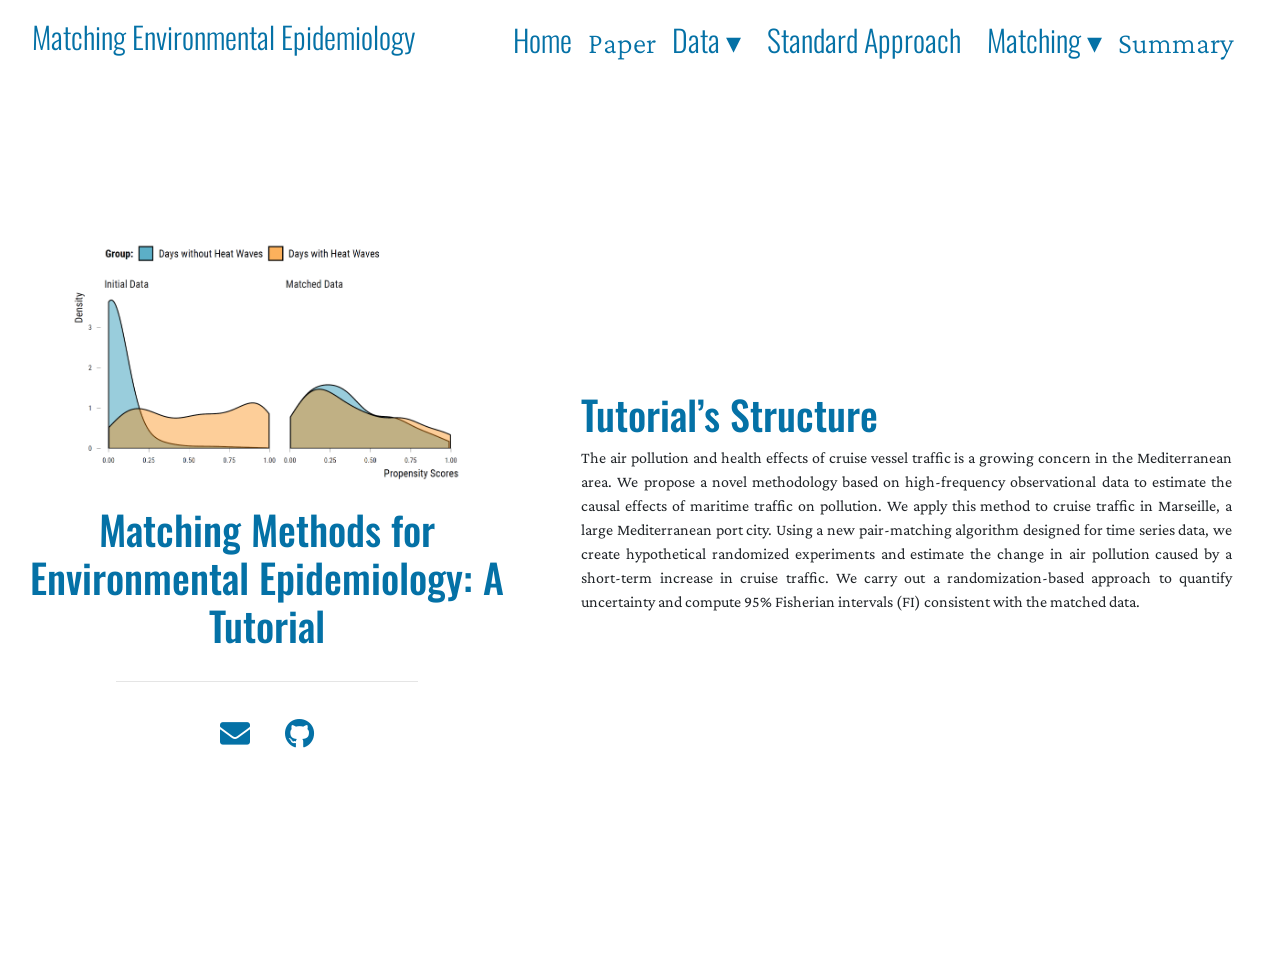
==== website_documents/index.html @ c6c0d720 "start building tutorial website" ====
<!doctype html>
<html lang="en">
  <head>
    <!-- Required meta tags -->
    <meta charset="utf-8">
    <meta name="viewport" content="width=device-width, initial-scale=1, shrink-to-fit=no">

    <!-- Bootstrap CSS -->
    <link rel="stylesheet" href="https://stackpath.bootstrapcdn.com/bootstrap/4.5.0/css/bootstrap.min.css">

    <link href="https://fonts.googleapis.com/css2?family=Roboto+Slab&display=swap" rel="stylesheet">
    <style type="text/css">body {font-family: 'Roboto Slab', serif;}</style>

    <title>Matching Methods for Environmental Epidemiology: A Tutorial</title>

    
          <!--radix_placeholder_navigation_in_header-->
          <meta name="distill:offset" content=""/>

          <script type="application/javascript">

            window.headroom_prevent_pin = false;

            window.document.addEventListener("DOMContentLoaded", function (event) {

              // initialize headroom for banner
              var header = $('header').get(0);
              var headerHeight = header.offsetHeight;
              var headroom = new Headroom(header, {
                tolerance: 5,
                onPin : function() {
                  if (window.headroom_prevent_pin) {
                    window.headroom_prevent_pin = false;
                    headroom.unpin();
                  }
                }
              });
              headroom.init();
              if(window.location.hash)
                headroom.unpin();
              $(header).addClass('headroom--transition');

              // offset scroll location for banner on hash change
              // (see: https://github.com/WickyNilliams/headroom.js/issues/38)
              window.addEventListener("hashchange", function(event) {
                window.scrollTo(0, window.pageYOffset - (headerHeight + 25));
              });

              // responsive menu
              $('.distill-site-header').each(function(i, val) {
                var topnav = $(this);
                var toggle = topnav.find('.nav-toggle');
                toggle.on('click', function() {
                  topnav.toggleClass('responsive');
                });
              });

              // nav dropdowns
              $('.nav-dropbtn').click(function(e) {
                $(this).next('.nav-dropdown-content').toggleClass('nav-dropdown-active');
                $(this).parent().siblings('.nav-dropdown')
                   .children('.nav-dropdown-content').removeClass('nav-dropdown-active');
              });
              $("body").click(function(e){
                $('.nav-dropdown-content').removeClass('nav-dropdown-active');
              });
              $(".nav-dropdown").click(function(e){
                e.stopPropagation();
              });
            });
          </script>

          <style type="text/css">

          /* Theme (user-documented overrideables for nav appearance) */

          .distill-site-nav {
            color: rgba(255, 255, 255, 0.8);
            background-color: #0F2E3D;
            font-size: 15px;
            font-weight: 300;
          }

          .distill-site-nav a {
            color: inherit;
            text-decoration: none;
          }

          .distill-site-nav a:hover {
            color: white;
          }

          @media print {
            .distill-site-nav {
              display: none;
            }
          }

          .distill-site-header {

          }

          .distill-site-footer {

          }


          /* Site Header */

          .distill-site-header {
            width: 100%;
            box-sizing: border-box;
            z-index: 3;
          }

          .distill-site-header .nav-left {
            display: inline-block;
            margin-left: 8px;
          }

          @media screen and (max-width: 768px) {
            .distill-site-header .nav-left {
              margin-left: 0;
            }
          }


          .distill-site-header .nav-right {
            float: right;
            margin-right: 8px;
          }

          .distill-site-header a,
          .distill-site-header .title {
            display: inline-block;
            text-align: center;
            padding: 14px 10px 14px 10px;
          }

          .distill-site-header .title {
            font-size: 18px;
            min-width: 150px;
          }

          .distill-site-header .logo {
            padding: 0;
          }

          .distill-site-header .logo img {
            display: none;
            max-height: 20px;
            width: auto;
            margin-bottom: -4px;
          }

          .distill-site-header .nav-image img {
            max-height: 18px;
            width: auto;
            display: inline-block;
            margin-bottom: -3px;
          }



          @media screen and (min-width: 1000px) {
            .distill-site-header .logo img {
              display: inline-block;
            }
            .distill-site-header .nav-left {
              margin-left: 20px;
            }
            .distill-site-header .nav-right {
              margin-right: 20px;
            }
            .distill-site-header .title {
              padding-left: 12px;
            }
          }


          .distill-site-header .nav-toggle {
            display: none;
          }

          .nav-dropdown {
            display: inline-block;
            position: relative;
          }

          .nav-dropdown .nav-dropbtn {
            border: none;
            outline: none;
            color: rgba(255, 255, 255, 0.8);
            padding: 16px 10px;
            background-color: transparent;
            font-family: inherit;
            font-size: inherit;
            font-weight: inherit;
            margin: 0;
            margin-top: 1px;
            z-index: 2;
          }

          .nav-dropdown-content {
            display: none;
            position: absolute;
            background-color: white;
            min-width: 200px;
            border: 1px solid rgba(0,0,0,0.15);
            border-radius: 4px;
            box-shadow: 0px 8px 16px 0px rgba(0,0,0,0.1);
            z-index: 1;
            margin-top: 2px;
            white-space: nowrap;
            padding-top: 4px;
            padding-bottom: 4px;
          }

          .nav-dropdown-content hr {
            margin-top: 4px;
            margin-bottom: 4px;
            border: none;
            border-bottom: 1px solid rgba(0, 0, 0, 0.1);
          }

          .nav-dropdown-active {
            display: block;
          }

          .nav-dropdown-content a, .nav-dropdown-content .nav-dropdown-header {
            color: black;
            padding: 6px 24px;
            text-decoration: none;
            display: block;
            text-align: left;
          }

          .nav-dropdown-content .nav-dropdown-header {
            display: block;
            padding: 5px 24px;
            padding-bottom: 0;
            text-transform: uppercase;
            font-size: 14px;
            color: #999999;
            white-space: nowrap;
          }

          .nav-dropdown:hover .nav-dropbtn {
            color: white;
          }

          .nav-dropdown-content a:hover {
            background-color: #ddd;
            color: black;
          }

          .nav-right .nav-dropdown-content {
            margin-left: -45%;
            right: 0;
          }

          @media screen and (max-width: 768px) {
            .distill-site-header a, .distill-site-header .nav-dropdown  {display: none;}
            .distill-site-header a.nav-toggle {
              float: right;
              display: block;
            }
            .distill-site-header .title {
              margin-left: 0;
            }
            .distill-site-header .nav-right {
              margin-right: 0;
            }
            .distill-site-header {
              overflow: hidden;
            }
            .nav-right .nav-dropdown-content {
              margin-left: 0;
            }
          }


          @media screen and (max-width: 768px) {
            .distill-site-header.responsive {position: relative; min-height: 500px; }
            .distill-site-header.responsive a.nav-toggle {
              position: absolute;
              right: 0;
              top: 0;
            }
            .distill-site-header.responsive a,
            .distill-site-header.responsive .nav-dropdown {
              display: block;
              text-align: left;
            }
            .distill-site-header.responsive .nav-left,
            .distill-site-header.responsive .nav-right {
              width: 100%;
            }
            .distill-site-header.responsive .nav-dropdown {float: none;}
            .distill-site-header.responsive .nav-dropdown-content {position: relative;}
            .distill-site-header.responsive .nav-dropdown .nav-dropbtn {
              display: block;
              width: 100%;
              text-align: left;
            }
          }

          /* Site Footer */

          .distill-site-footer {
            width: 100%;
            overflow: hidden;
            box-sizing: border-box;
            z-index: 3;
            margin-top: 30px;
            padding-top: 30px;
            padding-bottom: 30px;
            text-align: center;
          }

          /* Headroom */

          d-title {
            padding-top: 6rem;
          }

          @media print {
            d-title {
              padding-top: 4rem;
            }
          }

          .headroom {
            z-index: 1000;
            position: fixed;
            top: 0;
            left: 0;
            right: 0;
          }

          .headroom--transition {
            transition: all .4s ease-in-out;
          }

          .headroom--unpinned {
            top: -100px;
          }

          .headroom--pinned {
            top: 0;
          }

          /* adjust viewport for navbar height */
          /* helps vertically center bootstrap (non-distill) content */
          .min-vh-100 {
            min-height: calc(100vh - 100px) !important;
          }

          </style>

          <script src="site_libs/jquery-3.6.0/jquery-3.6.0.min.js"></script>
          <link href="site_libs/font-awesome-5.1.0/css/all.css" rel="stylesheet"/>
          <link href="site_libs/font-awesome-5.1.0/css/v4-shims.css" rel="stylesheet"/>
          <script src="site_libs/headroom-0.9.4/headroom.min.js"></script>
          <script src="site_libs/autocomplete-0.37.1/autocomplete.min.js"></script>
          <script src="site_libs/fuse-6.4.1/fuse.min.js"></script>

          <script type="application/javascript">

          function getMeta(metaName) {
            var metas = document.getElementsByTagName('meta');
            for (let i = 0; i < metas.length; i++) {
              if (metas[i].getAttribute('name') === metaName) {
                return metas[i].getAttribute('content');
              }
            }
            return '';
          }

          function offsetURL(url) {
            var offset = getMeta('distill:offset');
            return offset ? offset + '/' + url : url;
          }

          function createFuseIndex() {

            // create fuse index
            var options = {
              keys: [
                { name: 'title', weight: 20 },
                { name: 'categories', weight: 15 },
                { name: 'description', weight: 10 },
                { name: 'contents', weight: 5 },
              ],
              ignoreLocation: true,
              threshold: 0
            };
            var fuse = new window.Fuse([], options);

            // fetch the main search.json
            return fetch(offsetURL('search.json'))
              .then(function(response) {
                if (response.status == 200) {
                  return response.json().then(function(json) {
                    // index main articles
                    json.articles.forEach(function(article) {
                      fuse.add(article);
                    });
                    // download collections and index their articles
                    return Promise.all(json.collections.map(function(collection) {
                      return fetch(offsetURL(collection)).then(function(response) {
                        if (response.status === 200) {
                          return response.json().then(function(articles) {
                            articles.forEach(function(article) {
                              fuse.add(article);
                            });
                          })
                        } else {
                          return Promise.reject(
                            new Error('Unexpected status from search index request: ' +
                                      response.status)
                          );
                        }
                      });
                    })).then(function() {
                      return fuse;
                    });
                  });

                } else {
                  return Promise.reject(
                    new Error('Unexpected status from search index request: ' +
                                response.status)
                  );
                }
              });
          }

          window.document.addEventListener("DOMContentLoaded", function (event) {

            // get search element (bail if we don't have one)
            var searchEl = window.document.getElementById('distill-search');
            if (!searchEl)
              return;

            createFuseIndex()
              .then(function(fuse) {

                // make search box visible
                searchEl.classList.remove('hidden');

                // initialize autocomplete
                var options = {
                  autoselect: true,
                  hint: false,
                  minLength: 2,
                };
                window.autocomplete(searchEl, options, [{
                  source: function(query, callback) {
                    const searchOptions = {
                      isCaseSensitive: false,
                      shouldSort: true,
                      minMatchCharLength: 2,
                      limit: 10,
                    };
                    var results = fuse.search(query, searchOptions);
                    callback(results
                      .map(function(result) { return result.item; })
                    );
                  },
                  templates: {
                    suggestion: function(suggestion) {
                      var img = suggestion.preview && Object.keys(suggestion.preview).length > 0
                        ? `<img src="${offsetURL(suggestion.preview)}"</img>`
                        : '';
                      var html = `
                        <div class="search-item">
                          <h3>${suggestion.title}</h3>
                          <div class="search-item-description">
                            ${suggestion.description || ''}
                          </div>
                          <div class="search-item-preview">
                            ${img}
                          </div>
                        </div>
                      `;
                      return html;
                    }
                  }
                }]).on('autocomplete:selected', function(event, suggestion) {
                  window.location.href = offsetURL(suggestion.path);
                });
                // remove inline display style on autocompleter (we want to
                // manage responsive display via css)
                $('.algolia-autocomplete').css("display", "");
              })
              .catch(function(error) {
                console.log(error);
              });

          });

          </script>

          <style type="text/css">

          .nav-search {
            font-size: x-small;
          }

          /* Algolioa Autocomplete */

          .algolia-autocomplete {
            display: inline-block;
            margin-left: 10px;
            vertical-align: sub;
            background-color: white;
            color: black;
            padding: 6px;
            padding-top: 8px;
            padding-bottom: 0;
            border-radius: 6px;
            border: 1px #0F2E3D solid;
            width: 180px;
          }


          @media screen and (max-width: 768px) {
            .distill-site-nav .algolia-autocomplete {
              display: none;
              visibility: hidden;
            }
            .distill-site-nav.responsive .algolia-autocomplete {
              display: inline-block;
              visibility: visible;
            }
            .distill-site-nav.responsive .algolia-autocomplete .aa-dropdown-menu {
              margin-left: 0;
              width: 400px;
              max-height: 400px;
            }
          }

          .algolia-autocomplete .aa-input, .algolia-autocomplete .aa-hint {
            width: 90%;
            outline: none;
            border: none;
          }

          .algolia-autocomplete .aa-hint {
            color: #999;
          }
          .algolia-autocomplete .aa-dropdown-menu {
            width: 550px;
            max-height: 70vh;
            overflow-x: visible;
            overflow-y: scroll;
            padding: 5px;
            margin-top: 3px;
            margin-left: -150px;
            background-color: #fff;
            border-radius: 5px;
            border: 1px solid #999;
            border-top: none;
          }

          .algolia-autocomplete .aa-dropdown-menu .aa-suggestion {
            cursor: pointer;
            padding: 5px 4px;
            border-bottom: 1px solid #eee;
          }

          .algolia-autocomplete .aa-dropdown-menu .aa-suggestion:last-of-type {
            border-bottom: none;
            margin-bottom: 2px;
          }

          .algolia-autocomplete .aa-dropdown-menu .aa-suggestion .search-item {
            overflow: hidden;
            font-size: 0.8em;
            line-height: 1.4em;
          }

          .algolia-autocomplete .aa-dropdown-menu .aa-suggestion .search-item h3 {
            font-size: 1rem;
            margin-block-start: 0;
            margin-block-end: 5px;
          }

          .algolia-autocomplete .aa-dropdown-menu .aa-suggestion .search-item-description {
            display: inline-block;
            overflow: hidden;
            height: 2.8em;
            width: 80%;
            margin-right: 4%;
          }

          .algolia-autocomplete .aa-dropdown-menu .aa-suggestion .search-item-preview {
            display: inline-block;
            width: 15%;
          }

          .algolia-autocomplete .aa-dropdown-menu .aa-suggestion .search-item-preview img {
            height: 3em;
            width: auto;
            display: none;
          }

          .algolia-autocomplete .aa-dropdown-menu .aa-suggestion .search-item-preview img[src] {
            display: initial;
          }

          .algolia-autocomplete .aa-dropdown-menu .aa-suggestion.aa-cursor {
            background-color: #eee;
          }
          .algolia-autocomplete .aa-dropdown-menu .aa-suggestion em {
            font-weight: bold;
            font-style: normal;
          }

          </style>


          <!--/radix_placeholder_navigation_in_header-->
          <!--radix_placeholder_site_in_header-->
          <!--/radix_placeholder_site_in_header-->
          
          <style type="text/css">
          body {
            padding-top: 60px;
          }
          </style>
          <style type="text/css">
          /* base variables */

          /* Edit the CSS properties in this file to create a custom
             Distill theme. Only edit values in the right column
             for each row; values shown are the CSS defaults.
             To return any property to the default,
             you may set its value to: unset
             All rows must end with a semi-colon.                      */

          /* Optional: embed custom fonts here with `@import`          */
          /* This must remain at the top of this file.                 */



          html {
            /*-- Main font sizes --*/
            --title-size:      50px;
            --body-size:       1.06rem;
            --code-size:       14px;
            --aside-size:      12px;
            --fig-cap-size:    13px;
            /*-- Main font colors --*/
            --title-color:     #000000;
            --header-color:    rgba(0, 0, 0, 0.8);
            --body-color:      rgba(0, 0, 0, 0.8);
            --aside-color:     rgba(0, 0, 0, 0.6);
            --fig-cap-color:   rgba(0, 0, 0, 0.6);
            /*-- Specify custom fonts ~~~ must be imported above   --*/
            --heading-font:    sans-serif;
            --mono-font:       monospace;
            --body-font:       sans-serif;
            --navbar-font:     sans-serif;  /* websites + blogs only */
          }

          /*-- ARTICLE METADATA --*/
          d-byline {
            --heading-size:    0.6rem;
            --heading-color:   rgba(0, 0, 0, 0.5);
            --body-size:       0.8rem;
            --body-color:      rgba(0, 0, 0, 0.8);
          }

          /*-- ARTICLE TABLE OF CONTENTS --*/
          .d-contents {
            --heading-size:    18px;
            --contents-size:   13px;
          }

          /*-- ARTICLE APPENDIX --*/
          d-appendix {
            --heading-size:    15px;
            --heading-color:   rgba(0, 0, 0, 0.65);
            --text-size:       0.8em;
            --text-color:      rgba(0, 0, 0, 0.5);
          }

          /*-- WEBSITE HEADER + FOOTER --*/
          /* These properties only apply to Distill sites and blogs  */

          .distill-site-header {
            --title-size:       18px;
            --text-color:       rgba(255, 255, 255, 0.8);
            --text-size:        15px;
            --hover-color:      white;
            --bkgd-color:       #0F2E3D;
          }

          .distill-site-footer {
            --text-color:       rgba(255, 255, 255, 0.8);
            --text-size:        15px;
            --hover-color:      white;
            --bkgd-color:       #0F2E3D;
          }

          /*-- Additional custom styles --*/
          /* Add any additional CSS rules below                      */
          </style>
          <style type="text/css">
          /* base variables */

          /* Edit the CSS properties in this file to create a custom
             Distill theme. Only edit values in the right column
             for each row; values shown are the CSS defaults.
             To return any property to the default,
             you may set its value to: unset
             All rows must end with a semi-colon.                      */

          /* Optional: embed custom fonts here with `@import`          */
          /* This must remain at the top of this file.                 */

          /* Optional: embed custom fonts here with `@import`          */
          /* This must remain at the top of this file.                 */
          @import url('https://fonts.googleapis.com/css2?family=Roboto+Condensed');
          @import url('https://fonts.googleapis.com/css2?family=Roboto');
          @import url('https://fonts.googleapis.com/css2?family=Fira+Sans');
          @import url('https://fonts.googleapis.com/css2?family=Oswald');
          @import url('https://fonts.googleapis.com/css2?family=Crimson+Pro');


          html {
            /*-- Main font sizes --*/
            --title-size:      50px;
            --body-size:       20px;
            --code-size:       14px;
            --aside-size:      12px;
            --fig-cap-size:    13px;
            /*-- Main font colors --*/
            --title-color:     #0471a6;
            --header-color:    #0471a6;
            --body-color:      rgba(0, 0, 0, 0.8);
            --aside-color:     #0471a6;
            --fig-cap-color:   #0471a6;
            /*-- Specify custom fonts ~~~ must be imported above   --*/
            --heading-font:    'Oswald', sans-serif;
            --mono-font:       'Fira Sans', monospace;
            --body-font:       'Crimson Pro', serif;
            --navbar-font:     'Oswald', sans-serif;  /* websites + blogs only */
          }

          /*-- ARTICLE METADATA --*/
          d-byline {
            --heading-size:    0.6rem;
            --heading-color:   rgba(0, 0, 0, 0.5);
            --body-size:       0.8rem;
            --body-color:      rgba(0, 0, 0, 0.8);
          }

          /*-- ARTICLE TABLE OF CONTENTS --*/
          .d-contents {
            --heading-size:    18px;
            --contents-size:   13px;
          }

          /*-- ARTICLE APPENDIX --*/
          d-appendix {
            --heading-size:    15px;
            --heading-color:   rgba(0, 0, 0, 0.65);
            --text-size:       0.8em;
            --text-color:      rgba(0, 0, 0, 0.5);
          }

          /*-- WEBSITE HEADER + FOOTER --*/
          /* These properties only apply to Distill sites and blogs  */

          .distill-site-header {
            --title-size:       30px;
            --text-color:       #0471a6;
            --text-size:        30px;
            --hover-color:      #f4a261;
            --bkgd-color:       #FFFFFF;
            --font-weight:      700;

          }

          .distill-site-footer {
            --text-color:       rgba(255, 255, 255, 0.8);
            --text-size:        15px;
            --hover-color:      white;
            --bkgd-color:       #FFFFFF;
          }

          /*-- Additional custom styles --*/
          /* Add any additional CSS rules below                      */

          a:link {
            color: #0471a6;
          }

          /* mouse over link */
          a:hover {
            color: #f4a261;
          }


          a:visited {
            color: #0471a6;
          }


          /* Buttons on home page */

          .btn-outline-dark {
              background-color: #fff;
              font-size: 30px;
              color: #0471a6;
              border: 0px;
          }

          .btn-outline-dark:hover {
              background-color: #f4a261;
          }


          aside {
              float: right;
              color: blue;
          }
          </style>
          <style type="text/css">
          /* base style */

          /* FONT FAMILIES */

          :root {
            --heading-default: -apple-system, BlinkMacSystemFont, "Segoe UI", Roboto, Oxygen, Ubuntu, Cantarell, "Fira Sans", "Droid Sans", "Helvetica Neue", Arial, sans-serif;
            --mono-default: Consolas, Monaco, 'Andale Mono', 'Ubuntu Mono', monospace;
            --body-default: -apple-system, BlinkMacSystemFont, "Segoe UI", Roboto, Oxygen, Ubuntu, Cantarell, "Fira Sans", "Droid Sans", "Helvetica Neue", Arial, sans-serif;
          }

          body,
          .posts-list .post-preview p,
          .posts-list .description p {
            font-family: var(--body-font), var(--body-default);
          }

          h1, h2, h3, h4, h5, h6,
          .posts-list .post-preview h2,
          .posts-list .description h2 {
            font-family: var(--heading-font), var(--heading-default);
          }

          d-article div.sourceCode code,
          d-article pre code {
            font-family: var(--mono-font), var(--mono-default);
          }


          /*-- TITLE --*/
          d-title h1,
          .posts-list > h1 {
            color: var(--title-color, black);
          }

          d-title h1 {
            font-size: var(--title-size, 50px);
          }

          /*-- HEADERS --*/
          d-article h1,
          d-article h2,
          d-article h3,
          d-article h4,
          d-article h5,
          d-article h6 {
            color: var(--header-color, rgba(0, 0, 0, 0.8));
          }

          /*-- BODY --*/
          d-article > p,  /* only text inside of <p> tags */
          d-article > ul, /* lists */
          d-article > ol {
            color: var(--body-color, rgba(0, 0, 0, 0.8));
            font-size: var(--body-size, 1.06rem);
          }


          /*-- CODE --*/
          d-article div.sourceCode code,
          d-article pre code {
            font-size: var(--code-size, 14px);
          }

          /*-- ASIDE --*/
          d-article aside {
            font-size: var(--aside-size, 12px);
            color: var(--aside-color, rgba(0, 0, 0, 0.6));
          }

          /*-- FIGURE CAPTIONS --*/
          figure .caption,
          figure figcaption,
          .figure .caption {
            font-size: var(--fig-cap-size, 13px);
            color: var(--fig-cap-color, rgba(0, 0, 0, 0.6));
          }

          /*-- METADATA --*/
          d-byline h3 {
            font-size: var(--heading-size, 0.6rem);
            color: var(--heading-color, rgba(0, 0, 0, 0.5));
          }

          d-byline {
            font-size: var(--body-size, 0.8rem);
            color: var(--body-color, rgba(0, 0, 0, 0.8));
          }

          d-byline a,
          d-article d-byline a {
            color: var(--body-color, rgba(0, 0, 0, 0.8));
          }

          /*-- TABLE OF CONTENTS --*/
          .d-contents nav h3 {
            font-size: var(--heading-size, 18px);
          }

          .d-contents nav a {
            font-size: var(--contents-size, 13px);
          }

          /*-- APPENDIX --*/
          d-appendix h3 {
            font-size: var(--heading-size, 15px);
            color: var(--heading-color, rgba(0, 0, 0, 0.65));
          }

          d-appendix {
            font-size: var(--text-size, 0.8em);
            color: var(--text-color, rgba(0, 0, 0, 0.5));
          }

          d-appendix d-footnote-list a.footnote-backlink {
            color: var(--text-color, rgba(0, 0, 0, 0.5));
          }

          /*-- WEBSITE HEADER + FOOTER --*/
          .distill-site-header .title {
            font-size: var(--title-size, 18px);
            font-family: var(--navbar-font), var(--heading-default);
          }

          .distill-site-header a,
          .nav-dropdown .nav-dropbtn {
            font-family: var(--navbar-font), var(--heading-default);
          }

          .nav-dropdown .nav-dropbtn {
            color: var(--text-color, rgba(255, 255, 255, 0.8));
            font-size: var(--text-size, 15px);
          }

          .distill-site-header a:hover,
          .nav-dropdown:hover .nav-dropbtn {
            color: var(--hover-color, white);
          }

          .distill-site-header {
            font-size: var(--text-size, 15px);
            color: var(--text-color, rgba(255, 255, 255, 0.8));
            background-color: var(--bkgd-color, #0F2E3D);
          }

          .distill-site-footer {
            font-size: var(--text-size, 15px);
            color: var(--text-color, rgba(255, 255, 255, 0.8));
            background-color: var(--bkgd-color, #0F2E3D);
          }

          .distill-site-footer a:hover {
            color: var(--hover-color, white);
          }</style>
          <script src="C:\Users\leoza\OneDrive\Documents\R\win-library\4.1\rmarkdown\rmd\h\pandoc\header-attrs.js"></script>
    
    
  </head>
  <body>

          <!--radix_placeholder_navigation_before_body-->
          <header class="header header--fixed" role="banner">
          <nav class="distill-site-nav distill-site-header">
          <div class="nav-left">
          <a href="index.html" class="title">Matching Environmental Epidemiology</a>
          </div>
          <div class="nav-right">
          <a href="index.html">Home</a>
          <span class="nav-dropdown-header">Paper</span>
          <div class="nav-dropdown">
          <button class="nav-dropbtn">
          Data
           
          <span class="down-arrow">&#x25BE;</span>
          </button>
          <div class="nav-dropdown-content">
          <span class="nav-dropdown-header">Sources</span>
          <span class="nav-dropdown-header">Codebook</span>
          <a href="eda_covariates_balance.html">EDA</a>
          </div>
          </div>
          <a href="outcome_regression_analysis.html">Standard Approach</a>
          <div class="nav-dropdown">
          <button class="nav-dropbtn">
          Matching
           
          <span class="down-arrow">&#x25BE;</span>
          </button>
          <div class="nav-dropdown-content">
          <span class="nav-dropdown-header">Propensity Score Matching</span>
          <a href="propensity_score_matching.html"></a>
          <span class="nav-dropdown-header">Coarsened Exact Matching</span>
          <a href="coarsened_exact_matching.html"></a>
          <span class="nav-dropdown-header">Constrained Pair Matching</span>
          <a href="constrained_pair_matching.html"></a>
          </div>
          </div>
          <span class="nav-dropdown-header">Summary</span>
          <a href="summary_results.html"></a>
          <a href="javascript:void(0);" class="nav-toggle">&#9776;</a>
          </div>
          </nav>
          </header>
          <!--/radix_placeholder_navigation_before_body-->
          <!--radix_placeholder_site_before_body-->
          <!--/radix_placeholder_site_before_body-->
    
    <div class="container-fluid d-none d-lg-block d-xl-block">
      <div class="d-flex row flex-row vh-100">
        <div class="d-flex flex-column col-5 align-items-center text-center align-self-center">
          <div class="mx-auto text-center">
            <div class="p-3">
              <img src=3.outputs/cover_picture.png style="height:15rem" class="rounded">
            </div>
            <div class="p-2">
              <h1>Matching Methods for Environmental Epidemiology: A Tutorial</h1>
            </div>
            <hr style="width:60%;"/>
            <div class="p-2">
              <div id="icon-list">
                <ul class="list-inline">
                                    <li class="list-inline-item">
                    <a href=mailto:leo.zabrocki@gmail.com>
                      <button type="button" class="btn btn-outline-dark mb-2">
                        <i id="icons" class="fas fa-envelope big-icon"></i>
                      </button>
                    </a>
                  </li>
                                    <li class="list-inline-item">
                    <a href=https://github.com/lzabrocki>
                      <button type="button" class="btn btn-outline-dark mb-2">
                        <i id="icons" class="fab fa-github big-icon"></i>
                      </button>
                    </a>
                  </li>
                                  </ul>
              </div>
            </div>
          </div>
        </div>
<div class="d-flex flex-column col px-5 align-items-center align-self-center mh-100" style="overflow-y: none;">
          <div class="my-5" id="content">
            <style type="text/css">
            a:link {
              color: #0471a6;
            }

            a:hover {
              color: #f4a261;
            }

            a:visited {
              color: #0471a6;
            }

            h1 {
              color: #0471a6;
            }
            </style>
            <div id="tutorials-structure" class="section level1" align="justify">
            <h1>Tutorial’s Structure</h1>
            <p>The air pollution and health effects of cruise vessel traffic is a growing concern in the Mediterranean area. We propose a novel methodology based on high-frequency observational data to estimate the causal effects of maritime traffic on pollution. We apply this method to cruise traffic in Marseille, a large Mediterranean port city. Using a new pair-matching algorithm designed for time series data, we create hypothetical randomized experiments and estimate the change in air pollution caused by a short-term increase in cruise traffic. We carry out a randomization-based approach to quantify uncertainty and compute 95% Fisherian intervals (FI) consistent with the matched data.</p>
            </div>
          </div>
        </div>
      </div>
    </div>

    <div class="container-flex min-vh-100 d-block d-lg-none d-xl-none">
      <div class="d-flex flex-row justify-content-center">
        <div class="d-flex flex-col">
          <div class="mx-auto">
            <div class="p-3 mt-3 text-center">
              <img src=3.outputs/cover_picture.png style="height:15rem" class="rounded">
            </div>
            <div class="p-2 text-center">
              <h1>Matching Methods for Environmental Epidemiology: A Tutorial</h1>
            </div>
            <hr style="width:60%;"/>

            <div class="row justify-content-center align-items-center">
              <div class="col-8 p-1 text-center">
                <div class="list-group">
                                    <a href=mailto:leo.zabrocki@gmail.com>
                    <button type="button" class="list-group-item list-group-item-action my-1 rounded">
                      <i id="icons" class="fas fa-envelope big-icon"></i>
                    </button>
                  </a>
                                    <a href=https://github.com/lzabrocki>
                    <button type="button" class="list-group-item list-group-item-action my-1 rounded">
                      <i id="icons" class="fab fa-github big-icon"></i>
                    </button>
                  </a>
                                  </div>
              </div>
            </div>
            <div class="p pt-4 px-5">
              <style type="text/css">
              a:link {
                color: #0471a6;
              }

              a:hover {
                color: #f4a261;
              }

              a:visited {
                color: #0471a6;
              }

              h1 {
                color: #0471a6;
              }
              </style>
              <div id="tutorials-structure" class="section level1" align="justify">
              <h1>Tutorial’s Structure</h1>
              <p>The air pollution and health effects of cruise vessel traffic is a growing concern in the Mediterranean area. We propose a novel methodology based on high-frequency observational data to estimate the causal effects of maritime traffic on pollution. We apply this method to cruise traffic in Marseille, a large Mediterranean port city. Using a new pair-matching algorithm designed for time series data, we create hypothetical randomized experiments and estimate the change in air pollution caused by a short-term increase in cruise traffic. We carry out a randomization-based approach to quantify uncertainty and compute 95% Fisherian intervals (FI) consistent with the matched data.</p>
              </div>
            </div>
        </div>
      </div>
    </div>

    <!-- Optional JavaScript -->
    <!-- jQuery first, then Popper.js, then Bootstrap JS -->
    <script src="https://code.jquery.com/jquery-3.5.1.slim.min.js" integrity="sha384-DfXdz2htPH0lsSSs5nCTpuj/zy4C+OGpamoFVy38MVBnE+IbbVYUew+OrCXaRkfj" crossorigin="anonymous"></script>
    <script src="https://cdn.jsdelivr.net/npm/popper.js@1.16.0/dist/umd/popper.min.js" integrity="sha384-Q6E9RHvbIyZFJoft+2mJbHaEWldlvI9IOYy5n3zV9zzTtmI3UksdQRVvoxMfooAo" crossorigin="anonymous"></script>
    <script src="https://stackpath.bootstrapcdn.com/bootstrap/4.5.0/js/bootstrap.min.js" integrity="sha384-OgVRvuATP1z7JjHLkuOU7Xw704+h835Lr+6QL9UvYjZE3Ipu6Tp75j7Bh/kR0JKI" crossorigin="anonymous"></script>

      <!--radix_placeholder_site_after_body-->
      <!--/radix_placeholder_site_after_body-->
      <!--radix_placeholder_navigation_after_body-->
      <!--/radix_placeholder_navigation_after_body-->
  
  </body>
</html>
---- website_documents/site_libs/font-awesome-5.1.0/css/all.css ----
/*!
 * Font Awesome Free 5.1.0 by @fontawesome - https://fontawesome.com
 * License - https://fontawesome.com/license (Icons: CC BY 4.0, Fonts: SIL OFL 1.1, Code: MIT License)
 */
.fa,.fab,.fal,.far,.fas{-moz-osx-font-smoothing:grayscale;-webkit-font-smoothing:antialiased;display:inline-block;font-style:normal;font-variant:normal;text-rendering:auto;line-height:1}.fa-lg{font-size:1.33333em;line-height:.75em;vertical-align:-.0667em}.fa-xs{font-size:.75em}.fa-sm{font-size:.875em}.fa-1x{font-size:1em}.fa-2x{font-size:2em}.fa-3x{font-size:3em}.fa-4x{font-size:4em}.fa-5x{font-size:5em}.fa-6x{font-size:6em}.fa-7x{font-size:7em}.fa-8x{font-size:8em}.fa-9x{font-size:9em}.fa-10x{font-size:10em}.fa-fw{text-align:center;width:1.25em}.fa-ul{list-style-type:none;margin-left:2.5em;padding-left:0}.fa-ul>li{position:relative}.fa-li{left:-2em;position:absolute;text-align:center;width:2em;line-height:inherit}.fa-border{border:.08em solid #eee;border-radius:.1em;padding:.2em .25em .15em}.fa-pull-left{float:left}.fa-pull-right{float:right}.fa.fa-pull-left,.fab.fa-pull-left,.fal.fa-pull-left,.far.fa-pull-left,.fas.fa-pull-left{margin-right:.3em}.fa.fa-pull-right,.fab.fa-pull-right,.fal.fa-pull-right,.far.fa-pull-right,.fas.fa-pull-right{margin-left:.3em}.fa-spin{animation:a 2s infinite linear}.fa-pulse{animation:a 1s infinite steps(8)}@keyframes a{0%{transform:rotate(0deg)}to{transform:rotate(1turn)}}.fa-rotate-90{-ms-filter:"progid:DXImageTransform.Microsoft.BasicImage(rotation=1)";transform:rotate(90deg)}.fa-rotate-180{-ms-filter:"progid:DXImageTransform.Microsoft.BasicImage(rotation=2)";transform:rotate(180deg)}.fa-rotate-270{-ms-filter:"progid:DXImageTransform.Microsoft.BasicImage(rotation=3)";transform:rotate(270deg)}.fa-flip-horizontal{-ms-filter:"progid:DXImageTransform.Microsoft.BasicImage(rotation=0, mirror=1)";transform:scaleX(-1)}.fa-flip-vertical{transform:scaleY(-1)}.fa-flip-horizontal.fa-flip-vertical,.fa-flip-vertical{-ms-filter:"progid:DXImageTransform.Microsoft.BasicImage(rotation=2, mirror=1)"}.fa-flip-horizontal.fa-flip-vertical{transform:scale(-1)}:root .fa-flip-horizontal,:root .fa-flip-vertical,:root .fa-rotate-90,:root .fa-rotate-180,:root .fa-rotate-270{-webkit-filter:none;filter:none}.fa-stack{display:inline-block;height:2em;line-height:2em;position:relative;vertical-align:middle;width:2em}.fa-stack-1x,.fa-stack-2x{left:0;position:absolute;text-align:center;width:100%}.fa-stack-1x{line-height:inherit}.fa-stack-2x{font-size:2em}.fa-inverse{color:#fff}.fa-500px:before{content:"\f26e"}.fa-accessible-icon:before{content:"\f368"}.fa-accusoft:before{content:"\f369"}.fa-address-book:before{content:"\f2b9"}.fa-address-card:before{content:"\f2bb"}.fa-adjust:before{content:"\f042"}.fa-adn:before{content:"\f170"}.fa-adversal:before{content:"\f36a"}.fa-affiliatetheme:before{content:"\f36b"}.fa-algolia:before{content:"\f36c"}.fa-align-center:before{content:"\f037"}.fa-align-justify:before{content:"\f039"}.fa-align-left:before{content:"\f036"}.fa-align-right:before{content:"\f038"}.fa-allergies:before{content:"\f461"}.fa-amazon:before{content:"\f270"}.fa-amazon-pay:before{content:"\f42c"}.fa-ambulance:before{content:"\f0f9"}.fa-american-sign-language-interpreting:before{content:"\f2a3"}.fa-amilia:before{content:"\f36d"}.fa-anchor:before{content:"\f13d"}.fa-android:before{content:"\f17b"}.fa-angellist:before{content:"\f209"}.fa-angle-double-down:before{content:"\f103"}.fa-angle-double-left:before{content:"\f100"}.fa-angle-double-right:before{content:"\f101"}.fa-angle-double-up:before{content:"\f102"}.fa-angle-down:before{content:"\f107"}.fa-angle-left:before{content:"\f104"}.fa-angle-right:before{content:"\f105"}.fa-angle-up:before{content:"\f106"}.fa-angry:before{content:"\f556"}.fa-angrycreative:before{content:"\f36e"}.fa-angular:before{content:"\f420"}.fa-app-store:before{content:"\f36f"}.fa-app-store-ios:before{content:"\f370"}.fa-apper:before{content:"\f371"}.fa-apple:before{content:"\f179"}.fa-apple-pay:before{content:"\f415"}.fa-archive:before{content:"\f187"}.fa-archway:before{content:"\f557"}.fa-arrow-alt-circle-down:before{content:"\f358"}.fa-arrow-alt-circle-left:before{content:"\f359"}.fa-arrow-alt-circle-right:before{content:"\f35a"}.fa-arrow-alt-circle-up:before{content:"\f35b"}.fa-arrow-circle-down:before{content:"\f0ab"}.fa-arrow-circle-left:before{content:"\f0a8"}.fa-arrow-circle-right:before{content:"\f0a9"}.fa-arrow-circle-up:before{content:"\f0aa"}.fa-arrow-down:before{content:"\f063"}.fa-arrow-left:before{content:"\f060"}.fa-arrow-right:before{content:"\f061"}.fa-arrow-up:before{content:"\f062"}.fa-arrows-alt:before{content:"\f0b2"}.fa-arrows-alt-h:before{content:"\f337"}.fa-arrows-alt-v:before{content:"\f338"}.fa-assistive-listening-systems:before{content:"\f2a2"}.fa-asterisk:before{content:"\f069"}.fa-asymmetrik:before{content:"\f372"}.fa-at:before{content:"\f1fa"}.fa-atlas:before{content:"\f558"}.fa-audible:before{content:"\f373"}.fa-audio-description:before{content:"\f29e"}.fa-autoprefixer:before{content:"\f41c"}.fa-avianex:before{content:"\f374"}.fa-aviato:before{content:"\f421"}.fa-award:before{content:"\f559"}.fa-aws:before{content:"\f375"}.fa-backspace:before{content:"\f55a"}.fa-backward:before{content:"\f04a"}.fa-balance-scale:before{content:"\f24e"}.fa-ban:before{content:"\f05e"}.fa-band-aid:before{content:"\f462"}.fa-bandcamp:before{content:"\f2d5"}.fa-barcode:before{content:"\f02a"}.fa-bars:before{content:"\f0c9"}.fa-baseball-ball:before{content:"\f433"}.fa-basketball-ball:before{content:"\f434"}.fa-bath:before{content:"\f2cd"}.fa-battery-empty:before{content:"\f244"}.fa-battery-full:before{content:"\f240"}.fa-battery-half:before{content:"\f242"}.fa-battery-quarter:before{content:"\f243"}.fa-battery-three-quarters:before{content:"\f241"}.fa-bed:before{content:"\f236"}.fa-beer:before{content:"\f0fc"}.fa-behance:before{content:"\f1b4"}.fa-behance-square:before{content:"\f1b5"}.fa-bell:before{content:"\f0f3"}.fa-bell-slash:before{content:"\f1f6"}.fa-bezier-curve:before{content:"\f55b"}.fa-bicycle:before{content:"\f206"}.fa-bimobject:before{content:"\f378"}.fa-binoculars:before{content:"\f1e5"}.fa-birthday-cake:before{content:"\f1fd"}.fa-bitbucket:before{content:"\f171"}.fa-bitcoin:before{content:"\f379"}.fa-bity:before{content:"\f37a"}.fa-black-tie:before{content:"\f27e"}.fa-blackberry:before{content:"\f37b"}.fa-blender:before{content:"\f517"}.fa-blind:before{content:"\f29d"}.fa-blogger:before{content:"\f37c"}.fa-blogger-b:before{content:"\f37d"}.fa-bluetooth:before{content:"\f293"}.fa-bluetooth-b:before{content:"\f294"}.fa-bold:before{content:"\f032"}.fa-bolt:before{content:"\f0e7"}.fa-bomb:before{content:"\f1e2"}.fa-bong:before{content:"\f55c"}.fa-book:before{content:"\f02d"}.fa-book-open:before{content:"\f518"}.fa-bookmark:before{content:"\f02e"}.fa-bowling-ball:before{content:"\f436"}.fa-box:before{content:"\f466"}.fa-box-open:before{content:"\f49e"}.fa-boxes:before{content:"\f468"}.fa-braille:before{content:"\f2a1"}.fa-briefcase:before{content:"\f0b1"}.fa-briefcase-medical:before{content:"\f469"}.fa-broadcast-tower:before{content:"\f519"}.fa-broom:before{content:"\f51a"}.fa-brush:before{content:"\f55d"}.fa-btc:before{content:"\f15a"}.fa-bug:before{content:"\f188"}.fa-building:before{content:"\f1ad"}.fa-bullhorn:before{content:"\f0a1"}.fa-bullseye:before{content:"\f140"}.fa-burn:before{content:"\f46a"}.fa-buromobelexperte:before{content:"\f37f"}.fa-bus:before{content:"\f207"}.fa-bus-alt:before{content:"\f55e"}.fa-buysellads:before{content:"\f20d"}.fa-calculator:before{content:"\f1ec"}.fa-calendar:before{content:"\f133"}.fa-calendar-alt:before{content:"\f073"}.fa-calendar-check:before{content:"\f274"}.fa-calendar-minus:before{content:"\f272"}.fa-calendar-plus:before{content:"\f271"}.fa-calendar-times:before{content:"\f273"}.fa-camera:before{content:"\f030"}.fa-camera-retro:before{content:"\f083"}.fa-cannabis:before{content:"\f55f"}.fa-capsules:before{content:"\f46b"}.fa-car:before{content:"\f1b9"}.fa-caret-down:before{content:"\f0d7"}.fa-caret-left:before{content:"\f0d9"}.fa-caret-right:before{content:"\f0da"}.fa-caret-square-down:before{content:"\f150"}.fa-caret-square-left:before{content:"\f191"}.fa-caret-square-right:before{content:"\f152"}.fa-caret-square-up:before{content:"\f151"}.fa-caret-up:before{content:"\f0d8"}.fa-cart-arrow-down:before{content:"\f218"}.fa-cart-plus:before{content:"\f217"}.fa-cc-amazon-pay:before{content:"\f42d"}.fa-cc-amex:before{content:"\f1f3"}.fa-cc-apple-pay:before{content:"\f416"}.fa-cc-diners-club:before{content:"\f24c"}.fa-cc-discover:before{content:"\f1f2"}.fa-cc-jcb:before{content:"\f24b"}.fa-cc-mastercard:before{content:"\f1f1"}.fa-cc-paypal:before{content:"\f1f4"}.fa-cc-stripe:before{content:"\f1f5"}.fa-cc-visa:before{content:"\f1f0"}.fa-centercode:before{content:"\f380"}.fa-certificate:before{content:"\f0a3"}.fa-chalkboard:before{content:"\f51b"}.fa-chalkboard-teacher:before{content:"\f51c"}.fa-chart-area:before{content:"\f1fe"}.fa-chart-bar:before{content:"\f080"}.fa-chart-line:before{content:"\f201"}.fa-chart-pie:before{content:"\f200"}.fa-check:before{content:"\f00c"}.fa-check-circle:before{content:"\f058"}.fa-check-double:before{content:"\f560"}.fa-check-square:before{content:"\f14a"}.fa-chess:before{content:"\f439"}.fa-chess-bishop:before{content:"\f43a"}.fa-chess-board:before{content:"\f43c"}.fa-chess-king:before{content:"\f43f"}.fa-chess-knight:before{content:"\f441"}.fa-chess-pawn:before{content:"\f443"}.fa-chess-queen:before{content:"\f445"}.fa-chess-rook:before{content:"\f447"}.fa-chevron-circle-down:before{content:"\f13a"}.fa-chevron-circle-left:before{content:"\f137"}.fa-chevron-circle-right:before{content:"\f138"}.fa-chevron-circle-up:before{content:"\f139"}.fa-chevron-down:before{content:"\f078"}.fa-chevron-left:before{content:"\f053"}.fa-chevron-right:before{content:"\f054"}.fa-chevron-up:before{content:"\f077"}.fa-child:before{content:"\f1ae"}.fa-chrome:before{content:"\f268"}.fa-church:before{content:"\f51d"}.fa-circle:before{content:"\f111"}.fa-circle-notch:before{content:"\f1ce"}.fa-clipboard:before{content:"\f328"}.fa-clipboard-check:before{content:"\f46c"}.fa-clipboard-list:before{content:"\f46d"}.fa-clock:before{content:"\f017"}.fa-clone:before{content:"\f24d"}.fa-closed-captioning:before{content:"\f20a"}.fa-cloud:before{content:"\f0c2"}.fa-cloud-download-alt:before{content:"\f381"}.fa-cloud-upload-alt:before{content:"\f382"}.fa-cloudscale:before{content:"\f383"}.fa-cloudsmith:before{content:"\f384"}.fa-cloudversify:before{content:"\f385"}.fa-cocktail:before{content:"\f561"}.fa-code:before{content:"\f121"}.fa-code-branch:before{content:"\f126"}.fa-codepen:before{content:"\f1cb"}.fa-codiepie:before{content:"\f284"}.fa-coffee:before{content:"\f0f4"}.fa-cog:before{content:"\f013"}.fa-cogs:before{content:"\f085"}.fa-coins:before{content:"\f51e"}.fa-columns:before{content:"\f0db"}.fa-comment:before{content:"\f075"}.fa-comment-alt:before{content:"\f27a"}.fa-comment-dots:before{content:"\f4ad"}.fa-comment-slash:before{content:"\f4b3"}.fa-comments:before{content:"\f086"}.fa-compact-disc:before{content:"\f51f"}.fa-compass:before{content:"\f14e"}.fa-compress:before{content:"\f066"}.fa-concierge-bell:before{content:"\f562"}.fa-connectdevelop:before{content:"\f20e"}.fa-contao:before{content:"\f26d"}.fa-cookie:before{content:"\f563"}.fa-cookie-bite:before{content:"\f564"}.fa-copy:before{content:"\f0c5"}.fa-copyright:before{content:"\f1f9"}.fa-couch:before{content:"\f4b8"}.fa-cpanel:before{content:"\f388"}.fa-creative-commons:before{content:"\f25e"}.fa-creative-commons-by:before{content:"\f4e7"}.fa-creative-commons-nc:before{content:"\f4e8"}.fa-creative-commons-nc-eu:before{content:"\f4e9"}.fa-creative-commons-nc-jp:before{content:"\f4ea"}.fa-creative-commons-nd:before{content:"\f4eb"}.fa-creative-commons-pd:before{content:"\f4ec"}.fa-creative-commons-pd-alt:before{content:"\f4ed"}.fa-creative-commons-remix:before{content:"\f4ee"}.fa-creative-commons-sa:before{content:"\f4ef"}.fa-creative-commons-sampling:before{content:"\f4f0"}.fa-creative-commons-sampling-plus:before{content:"\f4f1"}.fa-creative-commons-share:before{content:"\f4f2"}.fa-credit-card:before{content:"\f09d"}.fa-crop:before{content:"\f125"}.fa-crop-alt:before{content:"\f565"}.fa-crosshairs:before{content:"\f05b"}.fa-crow:before{content:"\f520"}.fa-crown:before{content:"\f521"}.fa-css3:before{content:"\f13c"}.fa-css3-alt:before{content:"\f38b"}.fa-cube:before{content:"\f1b2"}.fa-cubes:before{content:"\f1b3"}.fa-cut:before{content:"\f0c4"}.fa-cuttlefish:before{content:"\f38c"}.fa-d-and-d:before{content:"\f38d"}.fa-dashcube:before{content:"\f210"}.fa-database:before{content:"\f1c0"}.fa-deaf:before{content:"\f2a4"}.fa-delicious:before{content:"\f1a5"}.fa-deploydog:before{content:"\f38e"}.fa-deskpro:before{content:"\f38f"}.fa-desktop:before{content:"\f108"}.fa-deviantart:before{content:"\f1bd"}.fa-diagnoses:before{content:"\f470"}.fa-dice:before{content:"\f522"}.fa-dice-five:before{content:"\f523"}.fa-dice-four:before{content:"\f524"}.fa-dice-one:before{content:"\f525"}.fa-dice-six:before{content:"\f526"}.fa-dice-three:before{content:"\f527"}.fa-dice-two:before{content:"\f528"}.fa-digg:before{content:"\f1a6"}.fa-digital-ocean:before{content:"\f391"}.fa-digital-tachograph:before{content:"\f566"}.fa-discord:before{content:"\f392"}.fa-discourse:before{content:"\f393"}.fa-divide:before{content:"\f529"}.fa-dizzy:before{content:"\f567"}.fa-dna:before{content:"\f471"}.fa-dochub:before{content:"\f394"}.fa-docker:before{content:"\f395"}.fa-dollar-sign:before{content:"\f155"}.fa-dolly:before{content:"\f472"}.fa-dolly-flatbed:before{content:"\f474"}.fa-donate:before{content:"\f4b9"}.fa-door-closed:before{content:"\f52a"}.fa-door-open:before{content:"\f52b"}.fa-dot-circle:before{content:"\f192"}.fa-dove:before{content:"\f4ba"}.fa-download:before{content:"\f019"}.fa-draft2digital:before{content:"\f396"}.fa-drafting-compass:before{content:"\f568"}.fa-dribbble:before{content:"\f17d"}.fa-dribbble-square:before{content:"\f397"}.fa-dropbox:before{content:"\f16b"}.fa-drum:before{content:"\f569"}.fa-drum-steelpan:before{content:"\f56a"}.fa-drupal:before{content:"\f1a9"}.fa-dumbbell:before{content:"\f44b"}.fa-dyalog:before{content:"\f399"}.fa-earlybirds:before{content:"\f39a"}.fa-ebay:before{content:"\f4f4"}.fa-edge:before{content:"\f282"}.fa-edit:before{content:"\f044"}.fa-eject:before{content:"\f052"}.fa-elementor:before{content:"\f430"}.fa-ellipsis-h:before{content:"\f141"}.fa-ellipsis-v:before{content:"\f142"}.fa-ember:before{content:"\f423"}.fa-empire:before{content:"\f1d1"}.fa-envelope:before{content:"\f0e0"}.fa-envelope-open:before{content:"\f2b6"}.fa-envelope-square:before{content:"\f199"}.fa-envira:before{content:"\f299"}.fa-equals:before{content:"\f52c"}.fa-eraser:before{content:"\f12d"}.fa-erlang:before{content:"\f39d"}.fa-ethereum:before{content:"\f42e"}.fa-etsy:before{content:"\f2d7"}.fa-euro-sign:before{content:"\f153"}.fa-exchange-alt:before{content:"\f362"}.fa-exclamation:before{content:"\f12a"}.fa-exclamation-circle:before{content:"\f06a"}.fa-exclamation-triangle:before{content:"\f071"}.fa-expand:before{content:"\f065"}.fa-expand-arrows-alt:before{content:"\f31e"}.fa-expeditedssl:before{content:"\f23e"}.fa-external-link-alt:before{content:"\f35d"}.fa-external-link-square-alt:before{content:"\f360"}.fa-eye:before{content:"\f06e"}.fa-eye-dropper:before{content:"\f1fb"}.fa-eye-slash:before{content:"\f070"}.fa-facebook:before{content:"\f09a"}.fa-facebook-f:before{content:"\f39e"}.fa-facebook-messenger:before{content:"\f39f"}.fa-facebook-square:before{content:"\f082"}.fa-fast-backward:before{content:"\f049"}.fa-fast-forward:before{content:"\f050"}.fa-fax:before{content:"\f1ac"}.fa-feather:before{content:"\f52d"}.fa-feather-alt:before{content:"\f56b"}.fa-female:before{content:"\f182"}.fa-fighter-jet:before{content:"\f0fb"}.fa-file:before{content:"\f15b"}.fa-file-alt:before{content:"\f15c"}.fa-file-archive:before{content:"\f1c6"}.fa-file-audio:before{content:"\f1c7"}.fa-file-code:before{content:"\f1c9"}.fa-file-contract:before{content:"\f56c"}.fa-file-download:before{content:"\f56d"}.fa-file-excel:before{content:"\f1c3"}.fa-file-export:before{content:"\f56e"}.fa-file-image:before{content:"\f1c5"}.fa-file-import:before{content:"\f56f"}.fa-file-invoice:before{content:"\f570"}.fa-file-invoice-dollar:before{content:"\f571"}.fa-file-medical:before{content:"\f477"}.fa-file-medical-alt:before{content:"\f478"}.fa-file-pdf:before{content:"\f1c1"}.fa-file-powerpoint:before{content:"\f1c4"}.fa-file-prescription:before{content:"\f572"}.fa-file-signature:before{content:"\f573"}.fa-file-upload:before{content:"\f574"}.fa-file-video:before{content:"\f1c8"}.fa-file-word:before{content:"\f1c2"}.fa-fill:before{content:"\f575"}.fa-fill-drip:before{content:"\f576"}.fa-film:before{content:"\f008"}.fa-filter:before{content:"\f0b0"}.fa-fingerprint:before{content:"\f577"}.fa-fire:before{content:"\f06d"}.fa-fire-extinguisher:before{content:"\f134"}.fa-firefox:before{content:"\f269"}.fa-first-aid:before{content:"\f479"}.fa-first-order:before{content:"\f2b0"}.fa-first-order-alt:before{content:"\f50a"}.fa-firstdraft:before{content:"\f3a1"}.fa-fish:before{content:"\f578"}.fa-flag:before{content:"\f024"}.fa-flag-checkered:before{content:"\f11e"}.fa-flask:before{content:"\f0c3"}.fa-flickr:before{content:"\f16e"}.fa-flipboard:before{content:"\f44d"}.fa-flushed:before{content:"\f579"}.fa-fly:before{content:"\f417"}.fa-folder:before{content:"\f07b"}.fa-folder-open:before{content:"\f07c"}.fa-font:before{content:"\f031"}.fa-font-awesome:before{content:"\f2b4"}.fa-font-awesome-alt:before{content:"\f35c"}.fa-font-awesome-flag:before{content:"\f425"}.fa-font-awesome-logo-full:before{content:"\f4e6"}.fa-fonticons:before{content:"\f280"}.fa-fonticons-fi:before{content:"\f3a2"}.fa-football-ball:before{content:"\f44e"}.fa-fort-awesome:before{content:"\f286"}.fa-fort-awesome-alt:before{content:"\f3a3"}.fa-forumbee:before{content:"\f211"}.fa-forward:before{content:"\f04e"}.fa-foursquare:before{content:"\f180"}.fa-free-code-camp:before{content:"\f2c5"}.fa-freebsd:before{content:"\f3a4"}.fa-frog:before{content:"\f52e"}.fa-frown:before{content:"\f119"}.fa-frown-open:before{content:"\f57a"}.fa-fulcrum:before{content:"\f50b"}.fa-futbol:before{content:"\f1e3"}.fa-galactic-republic:before{content:"\f50c"}.fa-galactic-senate:before{content:"\f50d"}.fa-gamepad:before{content:"\f11b"}.fa-gas-pump:before{content:"\f52f"}.fa-gavel:before{content:"\f0e3"}.fa-gem:before{content:"\f3a5"}.fa-genderless:before{content:"\f22d"}.fa-get-pocket:before{content:"\f265"}.fa-gg:before{content:"\f260"}.fa-gg-circle:before{content:"\f261"}.fa-gift:before{content:"\f06b"}.fa-git:before{content:"\f1d3"}.fa-git-square:before{content:"\f1d2"}.fa-github:before{content:"\f09b"}.fa-github-alt:before{content:"\f113"}.fa-github-square:before{content:"\f092"}.fa-gitkraken:before{content:"\f3a6"}.fa-gitlab:before{content:"\f296"}.fa-gitter:before{content:"\f426"}.fa-glass-martini:before{content:"\f000"}.fa-glass-martini-alt:before{content:"\f57b"}.fa-glasses:before{content:"\f530"}.fa-glide:before{content:"\f2a5"}.fa-glide-g:before{content:"\f2a6"}.fa-globe:before{content:"\f0ac"}.fa-globe-africa:before{content:"\f57c"}.fa-globe-americas:before{content:"\f57d"}.fa-globe-asia:before{content:"\f57e"}.fa-gofore:before{content:"\f3a7"}.fa-golf-ball:before{content:"\f450"}.fa-goodreads:before{content:"\f3a8"}.fa-goodreads-g:before{content:"\f3a9"}.fa-google:before{content:"\f1a0"}.fa-google-drive:before{content:"\f3aa"}.fa-google-play:before{content:"\f3ab"}.fa-google-plus:before{content:"\f2b3"}.fa-google-plus-g:before{content:"\f0d5"}.fa-google-plus-square:before{content:"\f0d4"}.fa-google-wallet:before{content:"\f1ee"}.fa-graduation-cap:before{content:"\f19d"}.fa-gratipay:before{content:"\f184"}.fa-grav:before{content:"\f2d6"}.fa-greater-than:before{content:"\f531"}.fa-greater-than-equal:before{content:"\f532"}.fa-grimace:before{content:"\f57f"}.fa-grin:before{content:"\f580"}.fa-grin-alt:before{content:"\f581"}.fa-grin-beam:before{content:"\f582"}.fa-grin-beam-sweat:before{content:"\f583"}.fa-grin-hearts:before{content:"\f584"}.fa-grin-squint:before{content:"\f585"}.fa-grin-squint-tears:before{content:"\f586"}.fa-grin-stars:before{content:"\f587"}.fa-grin-tears:before{content:"\f588"}.fa-grin-tongue:before{content:"\f589"}.fa-grin-tongue-squint:before{content:"\f58a"}.fa-grin-tongue-wink:before{content:"\f58b"}.fa-grin-wink:before{content:"\f58c"}.fa-grip-horizontal:before{content:"\f58d"}.fa-grip-vertical:before{content:"\f58e"}.fa-gripfire:before{content:"\f3ac"}.fa-grunt:before{content:"\f3ad"}.fa-gulp:before{content:"\f3ae"}.fa-h-square:before{content:"\f0fd"}.fa-hacker-news:before{content:"\f1d4"}.fa-hacker-news-square:before{content:"\f3af"}.fa-hand-holding:before{content:"\f4bd"}.fa-hand-holding-heart:before{content:"\f4be"}.fa-hand-holding-usd:before{content:"\f4c0"}.fa-hand-lizard:before{content:"\f258"}.fa-hand-paper:before{content:"\f256"}.fa-hand-peace:before{content:"\f25b"}.fa-hand-point-down:before{content:"\f0a7"}.fa-hand-point-left:before{content:"\f0a5"}.fa-hand-point-right:before{content:"\f0a4"}.fa-hand-point-up:before{content:"\f0a6"}.fa-hand-pointer:before{content:"\f25a"}.fa-hand-rock:before{content:"\f255"}.fa-hand-scissors:before{content:"\f257"}.fa-hand-spock:before{content:"\f259"}.fa-hands:before{content:"\f4c2"}.fa-hands-helping:before{content:"\f4c4"}.fa-handshake:before{content:"\f2b5"}.fa-hashtag:before{content:"\f292"}.fa-hdd:before{content:"\f0a0"}.fa-heading:before{content:"\f1dc"}.fa-headphones:before{content:"\f025"}.fa-headphones-alt:before{content:"\f58f"}.fa-headset:before{content:"\f590"}.fa-heart:before{content:"\f004"}.fa-heartbeat:before{content:"\f21e"}.fa-helicopter:before{content:"\f533"}.fa-highlighter:before{content:"\f591"}.fa-hips:before{content:"\f452"}.fa-hire-a-helper:before{content:"\f3b0"}.fa-history:before{content:"\f1da"}.fa-hockey-puck:before{content:"\f453"}.fa-home:before{content:"\f015"}.fa-hooli:before{content:"\f427"}.fa-hornbill:before{content:"\f592"}.fa-hospital:before{content:"\f0f8"}.fa-hospital-alt:before{content:"\f47d"}.fa-hospital-symbol:before{content:"\f47e"}.fa-hot-tub:before{content:"\f593"}.fa-hotel:before{content:"\f594"}.fa-hotjar:before{content:"\f3b1"}.fa-hourglass:before{content:"\f254"}.fa-hourglass-end:before{content:"\f253"}.fa-hourglass-half:before{content:"\f252"}.fa-hourglass-start:before{content:"\f251"}.fa-houzz:before{content:"\f27c"}.fa-html5:before{content:"\f13b"}.fa-hubspot:before{content:"\f3b2"}.fa-i-cursor:before{content:"\f246"}.fa-id-badge:before{content:"\f2c1"}.fa-id-card:before{content:"\f2c2"}.fa-id-card-alt:before{content:"\f47f"}.fa-image:before{content:"\f03e"}.fa-images:before{content:"\f302"}.fa-imdb:before{content:"\f2d8"}.fa-inbox:before{content:"\f01c"}.fa-indent:before{content:"\f03c"}.fa-industry:before{content:"\f275"}.fa-infinity:before{content:"\f534"}.fa-info:before{content:"\f129"}.fa-info-circle:before{content:"\f05a"}.fa-instagram:before{content:"\f16d"}.fa-internet-explorer:before{content:"\f26b"}.fa-ioxhost:before{content:"\f208"}.fa-italic:before{content:"\f033"}.fa-itunes:before{content:"\f3b4"}.fa-itunes-note:before{content:"\f3b5"}.fa-java:before{content:"\f4e4"}.fa-jedi-order:before{content:"\f50e"}.fa-jenkins:before{content:"\f3b6"}.fa-joget:before{content:"\f3b7"}.fa-joint:before{content:"\f595"}.fa-joomla:before{content:"\f1aa"}.fa-js:before{content:"\f3b8"}.fa-js-square:before{content:"\f3b9"}.fa-jsfiddle:before{content:"\f1cc"}.fa-key:before{content:"\f084"}.fa-keybase:before{content:"\f4f5"}.fa-keyboard:before{content:"\f11c"}.fa-keycdn:before{content:"\f3ba"}.fa-kickstarter:before{content:"\f3bb"}.fa-kickstarter-k:before{content:"\f3bc"}.fa-kiss:before{content:"\f596"}.fa-kiss-beam:before{content:"\f597"}.fa-kiss-wink-heart:before{content:"\f598"}.fa-kiwi-bird:before{content:"\f535"}.fa-korvue:before{content:"\f42f"}.fa-language:before{content:"\f1ab"}.fa-laptop:before{content:"\f109"}.fa-laravel:before{content:"\f3bd"}.fa-lastfm:before{content:"\f202"}.fa-lastfm-square:before{content:"\f203"}.fa-laugh:before{content:"\f599"}.fa-laugh-beam:before{content:"\f59a"}.fa-laugh-squint:before{content:"\f59b"}.fa-laugh-wink:before{content:"\f59c"}.fa-leaf:before{content:"\f06c"}.fa-leanpub:before{content:"\f212"}.fa-lemon:before{content:"\f094"}.fa-less:before{content:"\f41d"}.fa-less-than:before{content:"\f536"}.fa-less-than-equal:before{content:"\f537"}.fa-level-down-alt:before{content:"\f3be"}.fa-level-up-alt:before{content:"\f3bf"}.fa-life-ring:before{content:"\f1cd"}.fa-lightbulb:before{content:"\f0eb"}.fa-line:before{content:"\f3c0"}.fa-link:before{content:"\f0c1"}.fa-linkedin:before{content:"\f08c"}.fa-linkedin-in:before{content:"\f0e1"}.fa-linode:before{content:"\f2b8"}.fa-linux:before{content:"\f17c"}.fa-lira-sign:before{content:"\f195"}.fa-list:before{content:"\f03a"}.fa-list-alt:before{content:"\f022"}.fa-list-ol:before{content:"\f0cb"}.fa-list-ul:before{content:"\f0ca"}.fa-location-arrow:before{content:"\f124"}.fa-lock:before{content:"\f023"}.fa-lock-open:before{content:"\f3c1"}.fa-long-arrow-alt-down:before{content:"\f309"}.fa-long-arrow-alt-left:before{content:"\f30a"}.fa-long-arrow-alt-right:before{content:"\f30b"}.fa-long-arrow-alt-up:before{content:"\f30c"}.fa-low-vision:before{content:"\f2a8"}.fa-luggage-cart:before{content:"\f59d"}.fa-lyft:before{content:"\f3c3"}.fa-magento:before{content:"\f3c4"}.fa-magic:before{content:"\f0d0"}.fa-magnet:before{content:"\f076"}.fa-mailchimp:before{content:"\f59e"}.fa-male:before{content:"\f183"}.fa-mandalorian:before{content:"\f50f"}.fa-map:before{content:"\f279"}.fa-map-marked:before{content:"\f59f"}.fa-map-marked-alt:before{content:"\f5a0"}.fa-map-marker:before{content:"\f041"}.fa-map-marker-alt:before{content:"\f3c5"}.fa-map-pin:before{content:"\f276"}.fa-map-signs:before{content:"\f277"}.fa-marker:before{content:"\f5a1"}.fa-mars:before{content:"\f222"}.fa-mars-double:before{content:"\f227"}.fa-mars-stroke:before{content:"\f229"}.fa-mars-stroke-h:before{content:"\f22b"}.fa-mars-stroke-v:before{content:"\f22a"}.fa-mastodon:before{content:"\f4f6"}.fa-maxcdn:before{content:"\f136"}.fa-medal:before{content:"\f5a2"}.fa-medapps:before{content:"\f3c6"}.fa-medium:before{content:"\f23a"}.fa-medium-m:before{content:"\f3c7"}.fa-medkit:before{content:"\f0fa"}.fa-medrt:before{content:"\f3c8"}.fa-meetup:before{content:"\f2e0"}.fa-megaport:before{content:"\f5a3"}.fa-meh:before{content:"\f11a"}.fa-meh-blank:before{content:"\f5a4"}.fa-meh-rolling-eyes:before{content:"\f5a5"}.fa-memory:before{content:"\f538"}.fa-mercury:before{content:"\f223"}.fa-microchip:before{content:"\f2db"}.fa-microphone:before{content:"\f130"}.fa-microphone-alt:before{content:"\f3c9"}.fa-microphone-alt-slash:before{content:"\f539"}.fa-microphone-slash:before{content:"\f131"}.fa-microsoft:before{content:"\f3ca"}.fa-minus:before{content:"\f068"}.fa-minus-circle:before{content:"\f056"}.fa-minus-square:before{content:"\f146"}.fa-mix:before{content:"\f3cb"}.fa-mixcloud:before{content:"\f289"}.fa-mizuni:before{content:"\f3cc"}.fa-mobile:before{content:"\f10b"}.fa-mobile-alt:before{content:"\f3cd"}.fa-modx:before{content:"\f285"}.fa-monero:before{content:"\f3d0"}.fa-money-bill:before{content:"\f0d6"}.fa-money-bill-alt:before{content:"\f3d1"}.fa-money-bill-wave:before{content:"\f53a"}.fa-money-bill-wave-alt:before{content:"\f53b"}.fa-money-check:before{content:"\f53c"}.fa-money-check-alt:before{content:"\f53d"}.fa-monument:before{content:"\f5a6"}.fa-moon:before{content:"\f186"}.fa-mortar-pestle:before{content:"\f5a7"}.fa-motorcycle:before{content:"\f21c"}.fa-mouse-pointer:before{content:"\f245"}.fa-music:before{content:"\f001"}.fa-napster:before{content:"\f3d2"}.fa-neuter:before{content:"\f22c"}.fa-newspaper:before{content:"\f1ea"}.fa-nimblr:before{content:"\f5a8"}.fa-nintendo-switch:before{content:"\f418"}.fa-node:before{content:"\f419"}.fa-node-js:before{content:"\f3d3"}.fa-not-equal:before{content:"\f53e"}.fa-notes-medical:before{content:"\f481"}.fa-npm:before{content:"\f3d4"}.fa-ns8:before{content:"\f3d5"}.fa-nutritionix:before{content:"\f3d6"}.fa-object-group:before{content:"\f247"}.fa-object-ungroup:before{content:"\f248"}.fa-odnoklassniki:before{content:"\f263"}.fa-odnoklassniki-square:before{content:"\f264"}.fa-old-republic:before{content:"\f510"}.fa-opencart:before{content:"\f23d"}.fa-openid:before{content:"\f19b"}.fa-opera:before{content:"\f26a"}.fa-optin-monster:before{content:"\f23c"}.fa-osi:before{content:"\f41a"}.fa-outdent:before{content:"\f03b"}.fa-page4:before{content:"\f3d7"}.fa-pagelines:before{content:"\f18c"}.fa-paint-brush:before{content:"\f1fc"}.fa-paint-roller:before{content:"\f5aa"}.fa-palette:before{content:"\f53f"}.fa-palfed:before{content:"\f3d8"}.fa-pallet:before{content:"\f482"}.fa-paper-plane:before{content:"\f1d8"}.fa-paperclip:before{content:"\f0c6"}.fa-parachute-box:before{content:"\f4cd"}.fa-paragraph:before{content:"\f1dd"}.fa-parking:before{content:"\f540"}.fa-passport:before{content:"\f5ab"}.fa-paste:before{content:"\f0ea"}.fa-patreon:before{content:"\f3d9"}.fa-pause:before{content:"\f04c"}.fa-pause-circle:before{content:"\f28b"}.fa-paw:before{content:"\f1b0"}.fa-paypal:before{content:"\f1ed"}.fa-pen:before{content:"\f304"}.fa-pen-alt:before{content:"\f305"}.fa-pen-fancy:before{content:"\f5ac"}.fa-pen-nib:before{content:"\f5ad"}.fa-pen-square:before{content:"\f14b"}.fa-pencil-alt:before{content:"\f303"}.fa-pencil-ruler:before{content:"\f5ae"}.fa-people-carry:before{content:"\f4ce"}.fa-percent:before{content:"\f295"}.fa-percentage:before{content:"\f541"}.fa-periscope:before{content:"\f3da"}.fa-phabricator:before{content:"\f3db"}.fa-phoenix-framework:before{content:"\f3dc"}.fa-phoenix-squadron:before{content:"\f511"}.fa-phone:before{content:"\f095"}.fa-phone-slash:before{content:"\f3dd"}.fa-phone-square:before{content:"\f098"}.fa-phone-volume:before{content:"\f2a0"}.fa-php:before{content:"\f457"}.fa-pied-piper:before{content:"\f2ae"}.fa-pied-piper-alt:before{content:"\f1a8"}.fa-pied-piper-hat:before{content:"\f4e5"}.fa-pied-piper-pp:before{content:"\f1a7"}.fa-piggy-bank:before{content:"\f4d3"}.fa-pills:before{content:"\f484"}.fa-pinterest:before{content:"\f0d2"}.fa-pinterest-p:before{content:"\f231"}.fa-pinterest-square:before{content:"\f0d3"}.fa-plane:before{content:"\f072"}.fa-plane-arrival:before{content:"\f5af"}.fa-plane-departure:before{content:"\f5b0"}.fa-play:before{content:"\f04b"}.fa-play-circle:before{content:"\f144"}.fa-playstation:before{content:"\f3df"}.fa-plug:before{content:"\f1e6"}.fa-plus:before{content:"\f067"}.fa-plus-circle:before{content:"\f055"}.fa-plus-square:before{content:"\f0fe"}.fa-podcast:before{content:"\f2ce"}.fa-poo:before{content:"\f2fe"}.fa-portrait:before{content:"\f3e0"}.fa-pound-sign:before{content:"\f154"}.fa-power-off:before{content:"\f011"}.fa-prescription:before{content:"\f5b1"}.fa-prescription-bottle:before{content:"\f485"}.fa-prescription-bottle-alt:before{content:"\f486"}.fa-print:before{content:"\f02f"}.fa-procedures:before{content:"\f487"}.fa-product-hunt:before{content:"\f288"}.fa-project-diagram:before{content:"\f542"}.fa-pushed:before{content:"\f3e1"}.fa-puzzle-piece:before{content:"\f12e"}.fa-python:before{content:"\f3e2"}.fa-qq:before{content:"\f1d6"}.fa-qrcode:before{content:"\f029"}.fa-question:before{content:"\f128"}.fa-question-circle:before{content:"\f059"}.fa-quidditch:before{content:"\f458"}.fa-quinscape:before{content:"\f459"}.fa-quora:before{content:"\f2c4"}.fa-quote-left:before{content:"\f10d"}.fa-quote-right:before{content:"\f10e"}.fa-r-project:before{content:"\f4f7"}.fa-random:before{content:"\f074"}.fa-ravelry:before{content:"\f2d9"}.fa-react:before{content:"\f41b"}.fa-readme:before{content:"\f4d5"}.fa-rebel:before{content:"\f1d0"}.fa-receipt:before{content:"\f543"}.fa-recycle:before{content:"\f1b8"}.fa-red-river:before{content:"\f3e3"}.fa-reddit:before{content:"\f1a1"}.fa-reddit-alien:before{content:"\f281"}.fa-reddit-square:before{content:"\f1a2"}.fa-redo:before{content:"\f01e"}.fa-redo-alt:before{content:"\f2f9"}.fa-registered:before{content:"\f25d"}.fa-rendact:before{content:"\f3e4"}.fa-renren:before{content:"\f18b"}.fa-reply:before{content:"\f3e5"}.fa-reply-all:before{content:"\f122"}.fa-replyd:before{content:"\f3e6"}.fa-researchgate:before{content:"\f4f8"}.fa-resolving:before{content:"\f3e7"}.fa-retweet:before{content:"\f079"}.fa-ribbon:before{content:"\f4d6"}.fa-road:before{content:"\f018"}.fa-robot:before{content:"\f544"}.fa-rocket:before{content:"\f135"}.fa-rocketchat:before{content:"\f3e8"}.fa-rockrms:before{content:"\f3e9"}.fa-rss:before{content:"\f09e"}.fa-rss-square:before{content:"\f143"}.fa-ruble-sign:before{content:"\f158"}.fa-ruler:before{content:"\f545"}.fa-ruler-combined:before{content:"\f546"}.fa-ruler-horizontal:before{content:"\f547"}.fa-ruler-vertical:before{content:"\f548"}.fa-rupee-sign:before{content:"\f156"}.fa-sad-cry:before{content:"\f5b3"}.fa-sad-tear:before{content:"\f5b4"}.fa-safari:before{content:"\f267"}.fa-sass:before{content:"\f41e"}.fa-save:before{content:"\f0c7"}.fa-schlix:before{content:"\f3ea"}.fa-school:before{content:"\f549"}.fa-screwdriver:before{content:"\f54a"}.fa-scribd:before{content:"\f28a"}.fa-search:before{content:"\f002"}.fa-search-minus:before{content:"\f010"}.fa-search-plus:before{content:"\f00e"}.fa-searchengin:before{content:"\f3eb"}.fa-seedling:before{content:"\f4d8"}.fa-sellcast:before{content:"\f2da"}.fa-sellsy:before{content:"\f213"}.fa-server:before{content:"\f233"}.fa-servicestack:before{content:"\f3ec"}.fa-share:before{content:"\f064"}.fa-share-alt:before{content:"\f1e0"}.fa-share-alt-square:before{content:"\f1e1"}.fa-share-square:before{content:"\f14d"}.fa-shekel-sign:before{content:"\f20b"}.fa-shield-alt:before{content:"\f3ed"}.fa-ship:before{content:"\f21a"}.fa-shipping-fast:before{content:"\f48b"}.fa-shirtsinbulk:before{content:"\f214"}.fa-shoe-prints:before{content:"\f54b"}.fa-shopping-bag:before{content:"\f290"}.fa-shopping-basket:before{content:"\f291"}.fa-shopping-cart:before{content:"\f07a"}.fa-shopware:before{content:"\f5b5"}.fa-shower:before{content:"\f2cc"}.fa-shuttle-van:before{content:"\f5b6"}.fa-sign:before{content:"\f4d9"}.fa-sign-in-alt:before{content:"\f2f6"}.fa-sign-language:before{content:"\f2a7"}.fa-sign-out-alt:before{content:"\f2f5"}.fa-signal:before{content:"\f012"}.fa-signature:before{content:"\f5b7"}.fa-simplybuilt:before{content:"\f215"}.fa-sistrix:before{content:"\f3ee"}.fa-sitemap:before{content:"\f0e8"}.fa-sith:before{content:"\f512"}.fa-skull:before{content:"\f54c"}.fa-skyatlas:before{content:"\f216"}.fa-skype:before{content:"\f17e"}.fa-slack:before{content:"\f198"}.fa-slack-hash:before{content:"\f3ef"}.fa-sliders-h:before{content:"\f1de"}.fa-slideshare:before{content:"\f1e7"}.fa-smile:before{content:"\f118"}.fa-smile-beam:before{content:"\f5b8"}.fa-smile-wink:before{content:"\f4da"}.fa-smoking:before{content:"\f48d"}.fa-smoking-ban:before{content:"\f54d"}.fa-snapchat:before{content:"\f2ab"}.fa-snapchat-ghost:before{content:"\f2ac"}.fa-snapchat-square:before{content:"\f2ad"}.fa-snowflake:before{content:"\f2dc"}.fa-solar-panel:before{content:"\f5ba"}.fa-sort:before{content:"\f0dc"}.fa-sort-alpha-down:before{content:"\f15d"}.fa-sort-alpha-up:before{content:"\f15e"}.fa-sort-amount-down:before{content:"\f160"}.fa-sort-amount-up:before{content:"\f161"}.fa-sort-down:before{content:"\f0dd"}.fa-sort-numeric-down:before{content:"\f162"}.fa-sort-numeric-up:before{content:"\f163"}.fa-sort-up:before{content:"\f0de"}.fa-soundcloud:before{content:"\f1be"}.fa-spa:before{content:"\f5bb"}.fa-space-shuttle:before{content:"\f197"}.fa-speakap:before{content:"\f3f3"}.fa-spinner:before{content:"\f110"}.fa-splotch:before{content:"\f5bc"}.fa-spotify:before{content:"\f1bc"}.fa-spray-can:before{content:"\f5bd"}.fa-square:before{content:"\f0c8"}.fa-square-full:before{content:"\f45c"}.fa-squarespace:before{content:"\f5be"}.fa-stack-exchange:before{content:"\f18d"}.fa-stack-overflow:before{content:"\f16c"}.fa-stamp:before{content:"\f5bf"}.fa-star:before{content:"\f005"}.fa-star-half:before{content:"\f089"}.fa-star-half-alt:before{content:"\f5c0"}.fa-staylinked:before{content:"\f3f5"}.fa-steam:before{content:"\f1b6"}.fa-steam-square:before{content:"\f1b7"}.fa-steam-symbol:before{content:"\f3f6"}.fa-step-backward:before{content:"\f048"}.fa-step-forward:before{content:"\f051"}.fa-stethoscope:before{content:"\f0f1"}.fa-sticker-mule:before{content:"\f3f7"}.fa-sticky-note:before{content:"\f249"}.fa-stop:before{content:"\f04d"}.fa-stop-circle:before{content:"\f28d"}.fa-stopwatch:before{content:"\f2f2"}.fa-store:before{content:"\f54e"}.fa-store-alt:before{content:"\f54f"}.fa-strava:before{content:"\f428"}.fa-stream:before{content:"\f550"}.fa-street-view:before{content:"\f21d"}.fa-strikethrough:before{content:"\f0cc"}.fa-stripe:before{content:"\f429"}.fa-stripe-s:before{content:"\f42a"}.fa-stroopwafel:before{content:"\f551"}.fa-studiovinari:before{content:"\f3f8"}.fa-stumbleupon:before{content:"\f1a4"}.fa-stumbleupon-circle:before{content:"\f1a3"}.fa-subscript:before{content:"\f12c"}.fa-subway:before{content:"\f239"}.fa-suitcase:before{content:"\f0f2"}.fa-suitcase-rolling:before{content:"\f5c1"}.fa-sun:before{content:"\f185"}.fa-superpowers:before{content:"\f2dd"}.fa-superscript:before{content:"\f12b"}.fa-supple:before{content:"\f3f9"}.fa-surprise:before{content:"\f5c2"}.fa-swatchbook:before{content:"\f5c3"}.fa-swimmer:before{content:"\f5c4"}.fa-swimming-pool:before{content:"\f5c5"}.fa-sync:before{content:"\f021"}.fa-sync-alt:before{content:"\f2f1"}.fa-syringe:before{content:"\f48e"}.fa-table:before{content:"\f0ce"}.fa-table-tennis:before{content:"\f45d"}.fa-tablet:before{content:"\f10a"}.fa-tablet-alt:before{content:"\f3fa"}.fa-tablets:before{content:"\f490"}.fa-tachometer-alt:before{content:"\f3fd"}.fa-tag:before{content:"\f02b"}.fa-tags:before{content:"\f02c"}.fa-tape:before{content:"\f4db"}.fa-tasks:before{content:"\f0ae"}.fa-taxi:before{content:"\f1ba"}.fa-teamspeak:before{content:"\f4f9"}.fa-telegram:before{content:"\f2c6"}.fa-telegram-plane:before{content:"\f3fe"}.fa-tencent-weibo:before{content:"\f1d5"}.fa-terminal:before{content:"\f120"}.fa-text-height:before{content:"\f034"}.fa-text-width:before{content:"\f035"}.fa-th:before{content:"\f00a"}.fa-th-large:before{content:"\f009"}.fa-th-list:before{content:"\f00b"}.fa-themeco:before{content:"\f5c6"}.fa-themeisle:before{content:"\f2b2"}.fa-thermometer:before{content:"\f491"}.fa-thermometer-empty:before{content:"\f2cb"}.fa-thermometer-full:before{content:"\f2c7"}.fa-thermometer-half:before{content:"\f2c9"}.fa-thermometer-quarter:before{content:"\f2ca"}.fa-thermometer-three-quarters:before{content:"\f2c8"}.fa-thumbs-down:before{content:"\f165"}.fa-thumbs-up:before{content:"\f164"}.fa-thumbtack:before{content:"\f08d"}.fa-ticket-alt:before{content:"\f3ff"}.fa-times:before{content:"\f00d"}.fa-times-circle:before{content:"\f057"}.fa-tint:before{content:"\f043"}.fa-tint-slash:before{content:"\f5c7"}.fa-tired:before{content:"\f5c8"}.fa-toggle-off:before{content:"\f204"}.fa-toggle-on:before{content:"\f205"}.fa-toolbox:before{content:"\f552"}.fa-tooth:before{content:"\f5c9"}.fa-trade-federation:before{content:"\f513"}.fa-trademark:before{content:"\f25c"}.fa-train:before{content:"\f238"}.fa-transgender:before{content:"\f224"}.fa-transgender-alt:before{content:"\f225"}.fa-trash:before{content:"\f1f8"}.fa-trash-alt:before{content:"\f2ed"}.fa-tree:before{content:"\f1bb"}.fa-trello:before{content:"\f181"}.fa-tripadvisor:before{content:"\f262"}.fa-trophy:before{content:"\f091"}.fa-truck:before{content:"\f0d1"}.fa-truck-loading:before{content:"\f4de"}.fa-truck-moving:before{content:"\f4df"}.fa-tshirt:before{content:"\f553"}.fa-tty:before{content:"\f1e4"}.fa-tumblr:before{content:"\f173"}.fa-tumblr-square:before{content:"\f174"}.fa-tv:before{content:"\f26c"}.fa-twitch:before{content:"\f1e8"}.fa-twitter:before{content:"\f099"}.fa-twitter-square:before{content:"\f081"}.fa-typo3:before{content:"\f42b"}.fa-uber:before{content:"\f402"}.fa-uikit:before{content:"\f403"}.fa-umbrella:before{content:"\f0e9"}.fa-umbrella-beach:before{content:"\f5ca"}.fa-underline:before{content:"\f0cd"}.fa-undo:before{content:"\f0e2"}.fa-undo-alt:before{content:"\f2ea"}.fa-uniregistry:before{content:"\f404"}.fa-universal-access:before{content:"\f29a"}.fa-university:before{content:"\f19c"}.fa-unlink:before{content:"\f127"}.fa-unlock:before{content:"\f09c"}.fa-unlock-alt:before{content:"\f13e"}.fa-untappd:before{content:"\f405"}.fa-upload:before{content:"\f093"}.fa-usb:before{content:"\f287"}.fa-user:before{content:"\f007"}.fa-user-alt:before{content:"\f406"}.fa-user-alt-slash:before{content:"\f4fa"}.fa-user-astronaut:before{content:"\f4fb"}.fa-user-check:before{content:"\f4fc"}.fa-user-circle:before{content:"\f2bd"}.fa-user-clock:before{content:"\f4fd"}.fa-user-cog:before{content:"\f4fe"}.fa-user-edit:before{content:"\f4ff"}.fa-user-friends:before{content:"\f500"}.fa-user-graduate:before{content:"\f501"}.fa-user-lock:before{content:"\f502"}.fa-user-md:before{content:"\f0f0"}.fa-user-minus:before{content:"\f503"}.fa-user-ninja:before{content:"\f504"}.fa-user-plus:before{content:"\f234"}.fa-user-secret:before{content:"\f21b"}.fa-user-shield:before{content:"\f505"}.fa-user-slash:before{content:"\f506"}.fa-user-tag:before{content:"\f507"}.fa-user-tie:before{content:"\f508"}.fa-user-times:before{content:"\f235"}.fa-users:before{content:"\f0c0"}.fa-users-cog:before{content:"\f509"}.fa-ussunnah:before{content:"\f407"}.fa-utensil-spoon:before{content:"\f2e5"}.fa-utensils:before{content:"\f2e7"}.fa-vaadin:before{content:"\f408"}.fa-vector-square:before{content:"\f5cb"}.fa-venus:before{content:"\f221"}.fa-venus-double:before{content:"\f226"}.fa-venus-mars:before{content:"\f228"}.fa-viacoin:before{content:"\f237"}.fa-viadeo:before{content:"\f2a9"}.fa-viadeo-square:before{content:"\f2aa"}.fa-vial:before{content:"\f492"}.fa-vials:before{content:"\f493"}.fa-viber:before{content:"\f409"}.fa-video:before{content:"\f03d"}.fa-video-slash:before{content:"\f4e2"}.fa-vimeo:before{content:"\f40a"}.fa-vimeo-square:before{content:"\f194"}.fa-vimeo-v:before{content:"\f27d"}.fa-vine:before{content:"\f1ca"}.fa-vk:before{content:"\f189"}.fa-vnv:before{content:"\f40b"}.fa-volleyball-ball:before{content:"\f45f"}.fa-volume-down:before{content:"\f027"}.fa-volume-off:before{content:"\f026"}.fa-volume-up:before{content:"\f028"}.fa-vuejs:before{content:"\f41f"}.fa-walking:before{content:"\f554"}.fa-wallet:before{content:"\f555"}.fa-warehouse:before{content:"\f494"}.fa-weebly:before{content:"\f5cc"}.fa-weibo:before{content:"\f18a"}.fa-weight:before{content:"\f496"}.fa-weight-hanging:before{content:"\f5cd"}.fa-weixin:before{content:"\f1d7"}.fa-whatsapp:before{content:"\f232"}.fa-whatsapp-square:before{content:"\f40c"}.fa-wheelchair:before{content:"\f193"}.fa-whmcs:before{content:"\f40d"}.fa-wifi:before{content:"\f1eb"}.fa-wikipedia-w:before{content:"\f266"}.fa-window-close:before{content:"\f410"}.fa-window-maximize:before{content:"\f2d0"}.fa-window-minimize:before{content:"\f2d1"}.fa-window-restore:before{content:"\f2d2"}.fa-windows:before{content:"\f17a"}.fa-wine-glass:before{content:"\f4e3"}.fa-wine-glass-alt:before{content:"\f5ce"}.fa-wix:before{content:"\f5cf"}.fa-wolf-pack-battalion:before{content:"\f514"}.fa-won-sign:before{content:"\f159"}.fa-wordpress:before{content:"\f19a"}.fa-wordpress-simple:before{content:"\f411"}.fa-wpbeginner:before{content:"\f297"}.fa-wpexplorer:before{content:"\f2de"}.fa-wpforms:before{content:"\f298"}.fa-wrench:before{content:"\f0ad"}.fa-x-ray:before{content:"\f497"}.fa-xbox:before{content:"\f412"}.fa-xing:before{content:"\f168"}.fa-xing-square:before{content:"\f169"}.fa-y-combinator:before{content:"\f23b"}.fa-yahoo:before{content:"\f19e"}.fa-yandex:before{content:"\f413"}.fa-yandex-international:before{content:"\f414"}.fa-yelp:before{content:"\f1e9"}.fa-yen-sign:before{content:"\f157"}.fa-yoast:before{content:"\f2b1"}.fa-youtube:before{content:"\f167"}.fa-youtube-square:before{content:"\f431"}.sr-only{border:0;clip:rect(0,0,0,0);height:1px;margin:-1px;overflow:hidden;padding:0;position:absolute;width:1px}.sr-only-focusable:active,.sr-only-focusable:focus{clip:auto;height:auto;margin:0;overflow:visible;position:static;width:auto}@font-face{font-family:"Font Awesome 5 Brands";font-style:normal;font-weight:normal;src:url(../webfonts/fa-brands-400.eot);src:url(../webfonts/fa-brands-400.eot?#iefix) format("embedded-opentype"),url(../webfonts/fa-brands-400.woff2) format("woff2"),url(../webfonts/fa-brands-400.woff) format("woff"),url(../webfonts/fa-brands-400.ttf) format("truetype"),url(../webfonts/fa-brands-400.svg#fontawesome) format("svg")}.fab{font-family:"Font Awesome 5 Brands"}@font-face{font-family:"Font Awesome 5 Free";font-style:normal;font-weight:400;src:url(../webfonts/fa-regular-400.eot);src:url(../webfonts/fa-regular-400.eot?#iefix) format("embedded-opentype"),url(../webfonts/fa-regular-400.woff2) format("woff2"),url(../webfonts/fa-regular-400.woff) format("woff"),url(../webfonts/fa-regular-400.ttf) format("truetype"),url(../webfonts/fa-regular-400.svg#fontawesome) format("svg")}.far{font-weight:400}@font-face{font-family:"Font Awesome 5 Free";font-style:normal;font-weight:900;src:url(../webfonts/fa-solid-900.eot);src:url(../webfonts/fa-solid-900.eot?#iefix) format("embedded-opentype"),url(../webfonts/fa-solid-900.woff2) format("woff2"),url(../webfonts/fa-solid-900.woff) format("woff"),url(../webfonts/fa-solid-900.ttf) format("truetype"),url(../webfonts/fa-solid-900.svg#fontawesome) format("svg")}.fa,.far,.fas{font-family:"Font Awesome 5 Free"}.fa,.fas{font-weight:900}
---- website_documents/site_libs/font-awesome-5.1.0/css/v4-shims.css ----
/*!
 * Font Awesome Free 5.1.0 by @fontawesome - https://fontawesome.com
 * License - https://fontawesome.com/license (Icons: CC BY 4.0, Fonts: SIL OFL 1.1, Code: MIT License)
 */
.fa.fa-glass:before {
  content: "\f000"; }

.fa.fa-meetup {
  font-family: 'Font Awesome 5 Brands';
  font-weight: 400; }

.fa.fa-star-o {
  font-family: 'Font Awesome 5 Free';
  font-weight: 400; }

.fa.fa-star-o:before {
  content: "\f005"; }

.fa.fa-remove:before {
  content: "\f00d"; }

.fa.fa-close:before {
  content: "\f00d"; }

.fa.fa-gear:before {
  content: "\f013"; }

.fa.fa-trash-o {
  font-family: 'Font Awesome 5 Free';
  font-weight: 400; }

.fa.fa-trash-o:before {
  content: "\f2ed"; }

.fa.fa-file-o {
  font-family: 'Font Awesome 5 Free';
  font-weight: 400; }

.fa.fa-file-o:before {
  content: "\f15b"; }

.fa.fa-clock-o {
  font-family: 'Font Awesome 5 Free';
  font-weight: 400; }

.fa.fa-clock-o:before {
  content: "\f017"; }

.fa.fa-arrow-circle-o-down {
  font-family: 'Font Awesome 5 Free';
  font-weight: 400; }

.fa.fa-arrow-circle-o-down:before {
  content: "\f358"; }

.fa.fa-arrow-circle-o-up {
  font-family: 'Font Awesome 5 Free';
  font-weight: 400; }

.fa.fa-arrow-circle-o-up:before {
  content: "\f35b"; }

.fa.fa-play-circle-o {
  font-family: 'Font Awesome 5 Free';
  font-weight: 400; }

.fa.fa-play-circle-o:before {
  content: "\f144"; }

.fa.fa-repeat:before {
  content: "\f01e"; }

.fa.fa-rotate-right:before {
  content: "\f01e"; }

.fa.fa-refresh:before {
  content: "\f021"; }

.fa.fa-list-alt {
  font-family: 'Font Awesome 5 Free';
  font-weight: 400; }

.fa.fa-dedent:before {
  content: "\f03b"; }

.fa.fa-video-camera:before {
  content: "\f03d"; }

.fa.fa-picture-o {
  font-family: 'Font Awesome 5 Free';
  font-weight: 400; }

.fa.fa-picture-o:before {
  content: "\f03e"; }

.fa.fa-photo {
  font-family: 'Font Awesome 5 Free';
  font-weight: 400; }

.fa.fa-photo:before {
  content: "\f03e"; }

.fa.fa-image {
  font-family: 'Font Awesome 5 Free';
  font-weight: 400; }

.fa.fa-image:before {
  content: "\f03e"; }

.fa.fa-pencil:before {
  content: "\f303"; }

.fa.fa-map-marker:before {
  content: "\f3c5"; }

.fa.fa-pencil-square-o {
  font-family: 'Font Awesome 5 Free';
  font-weight: 400; }

.fa.fa-pencil-square-o:before {
  content: "\f044"; }

.fa.fa-share-square-o {
  font-family: 'Font Awesome 5 Free';
  font-weight: 400; }

.fa.fa-share-square-o:before {
  content: "\f14d"; }

.fa.fa-check-square-o {
  font-family: 'Font Awesome 5 Free';
  font-weight: 400; }

.fa.fa-check-square-o:before {
  content: "\f14a"; }

.fa.fa-arrows:before {
  content: "\f0b2"; }

.fa.fa-times-circle-o {
  font-family: 'Font Awesome 5 Free';
  font-weight: 400; }

.fa.fa-times-circle-o:before {
  content: "\f057"; }

.fa.fa-check-circle-o {
  font-family: 'Font Awesome 5 Free';
  font-weight: 400; }

.fa.fa-check-circle-o:before {
  content: "\f058"; }

.fa.fa-mail-forward:before {
  content: "\f064"; }

.fa.fa-eye {
  font-family: 'Font Awesome 5 Free';
  font-weight: 400; }

.fa.fa-eye-slash {
  font-family: 'Font Awesome 5 Free';
  font-weight: 400; }

.fa.fa-warning:before {
  content: "\f071"; }

.fa.fa-calendar:before {
  content: "\f073"; }

.fa.fa-arrows-v:before {
  content: "\f338"; }

.fa.fa-arrows-h:before {
  content: "\f337"; }

.fa.fa-bar-chart {
  font-family: 'Font Awesome 5 Free';
  font-weight: 400; }

.fa.fa-bar-chart:before {
  content: "\f080"; }

.fa.fa-bar-chart-o {
  font-family: 'Font Awesome 5 Free';
  font-weight: 400; }

.fa.fa-bar-chart-o:before {
  content: "\f080"; }

.fa.fa-twitter-square {
  font-family: 'Font Awesome 5 Brands';
  font-weight: 400; }

.fa.fa-facebook-square {
  font-family: 'Font Awesome 5 Brands';
  font-weight: 400; }

.fa.fa-gears:before {
  content: "\f085"; }

.fa.fa-thumbs-o-up {
  font-family: 'Font Awesome 5 Free';
  font-weight: 400; }

.fa.fa-thumbs-o-up:before {
  content: "\f164"; }

.fa.fa-thumbs-o-down {
  font-family: 'Font Awesome 5 Free';
  font-weight: 400; }

.fa.fa-thumbs-o-down:before {
  content: "\f165"; }

.fa.fa-heart-o {
  font-family: 'Font Awesome 5 Free';
  font-weight: 400; }

.fa.fa-heart-o:before {
  content: "\f004"; }

.fa.fa-sign-out:before {
  content: "\f2f5"; }

.fa.fa-linkedin-square {
  font-family: 'Font Awesome 5 Brands';
  font-weight: 400; }

.fa.fa-linkedin-square:before {
  content: "\f08c"; }

.fa.fa-thumb-tack:before {
  content: "\f08d"; }

.fa.fa-external-link:before {
  content: "\f35d"; }

.fa.fa-sign-in:before {
  content: "\f2f6"; }

.fa.fa-github-square {
  font-family: 'Font Awesome 5 Brands';
  font-weight: 400; }

.fa.fa-lemon-o {
  font-family: 'Font Awesome 5 Free';
  font-weight: 400; }

.fa.fa-lemon-o:before {
  content: "\f094"; }

.fa.fa-square-o {
  font-family: 'Font Awesome 5 Free';
  font-weight: 400; }

.fa.fa-square-o:before {
  content: "\f0c8"; }

.fa.fa-bookmark-o {
  font-family: 'Font Awesome 5 Free';
  font-weight: 400; }

.fa.fa-bookmark-o:before {
  content: "\f02e"; }

.fa.fa-twitter {
  font-family: 'Font Awesome 5 Brands';
  font-weight: 400; }

.fa.fa-facebook {
  font-family: 'Font Awesome 5 Brands';
  font-weight: 400; }

.fa.fa-facebook:before {
  content: "\f39e"; }

.fa.fa-facebook-f {
  font-family: 'Font Awesome 5 Brands';
  font-weight: 400; }

.fa.fa-facebook-f:before {
  content: "\f39e"; }

.fa.fa-github {
  font-family: 'Font Awesome 5 Brands';
  font-weight: 400; }

.fa.fa-credit-card {
  font-family: 'Font Awesome 5 Free';
  font-weight: 400; }

.fa.fa-feed:before {
  content: "\f09e"; }

.fa.fa-hdd-o {
  font-family: 'Font Awesome 5 Free';
  font-weight: 400; }

.fa.fa-hdd-o:before {
  content: "\f0a0"; }

.fa.fa-hand-o-right {
  font-family: 'Font Awesome 5 Free';
  font-weight: 400; }

.fa.fa-hand-o-right:before {
  content: "\f0a4"; }

.fa.fa-hand-o-left {
  font-family: 'Font Awesome 5 Free';
  font-weight: 400; }

.fa.fa-hand-o-left:before {
  content: "\f0a5"; }

.fa.fa-hand-o-up {
  font-family: 'Font Awesome 5 Free';
  font-weight: 400; }

.fa.fa-hand-o-up:before {
  content: "\f0a6"; }

.fa.fa-hand-o-down {
  font-family: 'Font Awesome 5 Free';
  font-weight: 400; }

.fa.fa-hand-o-down:before {
  content: "\f0a7"; }

.fa.fa-arrows-alt:before {
  content: "\f31e"; }

.fa.fa-group:before {
  content: "\f0c0"; }

.fa.fa-chain:before {
  content: "\f0c1"; }

.fa.fa-scissors:before {
  content: "\f0c4"; }

.fa.fa-files-o {
  font-family: 'Font Awesome 5 Free';
  font-weight: 400; }

.fa.fa-files-o:before {
  content: "\f0c5"; }

.fa.fa-floppy-o {
  font-family: 'Font Awesome 5 Free';
  font-weight: 400; }

.fa.fa-floppy-o:before {
  content: "\f0c7"; }

.fa.fa-navicon:before {
  content: "\f0c9"; }

.fa.fa-reorder:before {
  content: "\f0c9"; }

.fa.fa-pinterest {
  font-family: 'Font Awesome 5 Brands';
  font-weight: 400; }

.fa.fa-pinterest-square {
  font-family: 'Font Awesome 5 Brands';
  font-weight: 400; }

.fa.fa-google-plus-square {
  font-family: 'Font Awesome 5 Brands';
  font-weight: 400; }

.fa.fa-google-plus {
  font-family: 'Font Awesome 5 Brands';
  font-weight: 400; }

.fa.fa-google-plus:before {
  content: "\f0d5"; }

.fa.fa-money {
  font-family: 'Font Awesome 5 Free';
  font-weight: 400; }

.fa.fa-money:before {
  content: "\f3d1"; }

.fa.fa-unsorted:before {
  content: "\f0dc"; }

.fa.fa-sort-desc:before {
  content: "\f0dd"; }

.fa.fa-sort-asc:before {
  content: "\f0de"; }

.fa.fa-linkedin {
  font-family: 'Font Awesome 5 Brands';
  font-weight: 400; }

.fa.fa-linkedin:before {
  content: "\f0e1"; }

.fa.fa-rotate-left:before {
  content: "\f0e2"; }

.fa.fa-legal:before {
  content: "\f0e3"; }

.fa.fa-tachometer:before {
  content: "\f3fd"; }

.fa.fa-dashboard:before {
  content: "\f3fd"; }

.fa.fa-comment-o {
  font-family: 'Font Awesome 5 Free';
  font-weight: 400; }

.fa.fa-comment-o:before {
  content: "\f075"; }

.fa.fa-comments-o {
  font-family: 'Font Awesome 5 Free';
  font-weight: 400; }

.fa.fa-comments-o:before {
  content: "\f086"; }

.fa.fa-flash:before {
  content: "\f0e7"; }

.fa.fa-clipboard {
  font-family: 'Font Awesome 5 Free';
  font-weight: 400; }

.fa.fa-paste {
  font-family: 'Font Awesome 5 Free';
  font-weight: 400; }

.fa.fa-paste:before {
  content: "\f328"; }

.fa.fa-lightbulb-o {
  font-family: 'Font Awesome 5 Free';
  font-weight: 400; }

.fa.fa-lightbulb-o:before {
  content: "\f0eb"; }

.fa.fa-exchange:before {
  content: "\f362"; }

.fa.fa-cloud-download:before {
  content: "\f381"; }

.fa.fa-cloud-upload:before {
  content: "\f382"; }

.fa.fa-bell-o {
  font-family: 'Font Awesome 5 Free';
  font-weight: 400; }

.fa.fa-bell-o:before {
  content: "\f0f3"; }

.fa.fa-cutlery:before {
  content: "\f2e7"; }

.fa.fa-file-text-o {
  font-family: 'Font Awesome 5 Free';
  font-weight: 400; }

.fa.fa-file-text-o:before {
  content: "\f15c"; }

.fa.fa-building-o {
  font-family: 'Font Awesome 5 Free';
  font-weight: 400; }

.fa.fa-building-o:before {
  content: "\f1ad"; }

.fa.fa-hospital-o {
  font-family: 'Font Awesome 5 Free';
  font-weight: 400; }

.fa.fa-hospital-o:before {
  content: "\f0f8"; }

.fa.fa-tablet:before {
  content: "\f3fa"; }

.fa.fa-mobile:before {
  content: "\f3cd"; }

.fa.fa-mobile-phone:before {
  content: "\f3cd"; }

.fa.fa-circle-o {
  font-family: 'Font Awesome 5 Free';
  font-weight: 400; }

.fa.fa-circle-o:before {
  content: "\f111"; }

.fa.fa-mail-reply:before {
  content: "\f3e5"; }

.fa.fa-github-alt {
  font-family: 'Font Awesome 5 Brands';
  font-weight: 400; }

.fa.fa-folder-o {
  font-family: 'Font Awesome 5 Free';
  font-weight: 400; }

.fa.fa-folder-o:before {
  content: "\f07b"; }

.fa.fa-folder-open-o {
  font-family: 'Font Awesome 5 Free';
  font-weight: 400; }

.fa.fa-folder-open-o:before {
  content: "\f07c"; }

.fa.fa-smile-o {
  font-family: 'Font Awesome 5 Free';
  font-weight: 400; }

.fa.fa-smile-o:before {
  content: "\f118"; }

.fa.fa-frown-o {
  font-family: 'Font Awesome 5 Free';
  font-weight: 400; }

.fa.fa-frown-o:before {
  content: "\f119"; }

.fa.fa-meh-o {
  font-family: 'Font Awesome 5 Free';
  font-weight: 400; }

.fa.fa-meh-o:before {
  content: "\f11a"; }

.fa.fa-keyboard-o {
  font-family: 'Font Awesome 5 Free';
  font-weight: 400; }

.fa.fa-keyboard-o:before {
  content: "\f11c"; }

.fa.fa-flag-o {
  font-family: 'Font Awesome 5 Free';
  font-weight: 400; }

.fa.fa-flag-o:before {
  content: "\f024"; }

.fa.fa-mail-reply-all:before {
  content: "\f122"; }

.fa.fa-star-half-o {
  font-family: 'Font Awesome 5 Free';
  font-weight: 400; }

.fa.fa-star-half-o:before {
  content: "\f089"; }

.fa.fa-star-half-empty {
  font-family: 'Font Awesome 5 Free';
  font-weight: 400; }

.fa.fa-star-half-empty:before {
  content: "\f089"; }

.fa.fa-star-half-full {
  font-family: 'Font Awesome 5 Free';
  font-weight: 400; }

.fa.fa-star-half-full:before {
  content: "\f089"; }

.fa.fa-code-fork:before {
  content: "\f126"; }

.fa.fa-chain-broken:before {
  content: "\f127"; }

.fa.fa-shield:before {
  content: "\f3ed"; }

.fa.fa-calendar-o {
  font-family: 'Font Awesome 5 Free';
  font-weight: 400; }

.fa.fa-calendar-o:before {
  content: "\f133"; }

.fa.fa-maxcdn {
  font-family: 'Font Awesome 5 Brands';
  font-weight: 400; }

.fa.fa-html5 {
  font-family: 'Font Awesome 5 Brands';
  font-weight: 400; }

.fa.fa-css3 {
  font-family: 'Font Awesome 5 Brands';
  font-weight: 400; }

.fa.fa-ticket:before {
  content: "\f3ff"; }

.fa.fa-minus-square-o {
  font-family: 'Font Awesome 5 Free';
  font-weight: 400; }

.fa.fa-minus-square-o:before {
  content: "\f146"; }

.fa.fa-level-up:before {
  content: "\f3bf"; }

.fa.fa-level-down:before {
  content: "\f3be"; }

.fa.fa-pencil-square:before {
  content: "\f14b"; }

.fa.fa-external-link-square:before {
  content: "\f360"; }

.fa.fa-compass {
  font-family: 'Font Awesome 5 Free';
  font-weight: 400; }

.fa.fa-caret-square-o-down {
  font-family: 'Font Awesome 5 Free';
  font-weight: 400; }

.fa.fa-caret-square-o-down:before {
  content: "\f150"; }

.fa.fa-toggle-down {
  font-family: 'Font Awesome 5 Free';
  font-weight: 400; }

.fa.fa-toggle-down:before {
  content: "\f150"; }

.fa.fa-caret-square-o-up {
  font-family: 'Font Awesome 5 Free';
  font-weight: 400; }

.fa.fa-caret-square-o-up:before {
  content: "\f151"; }

.fa.fa-toggle-up {
  font-family: 'Font Awesome 5 Free';
  font-weight: 400; }

.fa.fa-toggle-up:before {
  content: "\f151"; }

.fa.fa-caret-square-o-right {
  font-family: 'Font Awesome 5 Free';
  font-weight: 400; }

.fa.fa-caret-square-o-right:before {
  content: "\f152"; }

.fa.fa-toggle-right {
  font-family: 'Font Awesome 5 Free';
  font-weight: 400; }

.fa.fa-toggle-right:before {
  content: "\f152"; }

.fa.fa-eur:before {
  content: "\f153"; }

.fa.fa-euro:before {
  content: "\f153"; }

.fa.fa-gbp:before {
  content: "\f154"; }

.fa.fa-usd:before {
  content: "\f155"; }

.fa.fa-dollar:before {
  content: "\f155"; }

.fa.fa-inr:before {
  content: "\f156"; }

.fa.fa-rupee:before {
  content: "\f156"; }

.fa.fa-jpy:before {
  content: "\f157"; }

.fa.fa-cny:before {
  content: "\f157"; }

.fa.fa-rmb:before {
  content: "\f157"; }

.fa.fa-yen:before {
  content: "\f157"; }

.fa.fa-rub:before {
  content: "\f158"; }

.fa.fa-ruble:before {
  content: "\f158"; }

.fa.fa-rouble:before {
  content: "\f158"; }

.fa.fa-krw:before {
  content: "\f159"; }

.fa.fa-won:before {
  content: "\f159"; }

.fa.fa-btc {
  font-family: 'Font Awesome 5 Brands';
  font-weight: 400; }

.fa.fa-bitcoin {
  font-family: 'Font Awesome 5 Brands';
  font-weight: 400; }

.fa.fa-bitcoin:before {
  content: "\f15a"; }

.fa.fa-file-text:before {
  content: "\f15c"; }

.fa.fa-sort-alpha-asc:before {
  content: "\f15d"; }

.fa.fa-sort-alpha-desc:before {
  content: "\f15e"; }

.fa.fa-sort-amount-asc:before {
  content: "\f160"; }

.fa.fa-sort-amount-desc:before {
  content: "\f161"; }

.fa.fa-sort-numeric-asc:before {
  content: "\f162"; }

.fa.fa-sort-numeric-desc:before {
  content: "\f163"; }

.fa.fa-youtube-square {
  font-family: 'Font Awesome 5 Brands';
  font-weight: 400; }

.fa.fa-youtube {
  font-family: 'Font Awesome 5 Brands';
  font-weight: 400; }

.fa.fa-xing {
  font-family: 'Font Awesome 5 Brands';
  font-weight: 400; }

.fa.fa-xing-square {
  font-family: 'Font Awesome 5 Brands';
  font-weight: 400; }

.fa.fa-youtube-play {
  font-family: 'Font Awesome 5 Brands';
  font-weight: 400; }

.fa.fa-youtube-play:before {
  content: "\f167"; }

.fa.fa-dropbox {
  font-family: 'Font Awesome 5 Brands';
  font-weight: 400; }

.fa.fa-stack-overflow {
  font-family: 'Font Awesome 5 Brands';
  font-weight: 400; }

.fa.fa-instagram {
  font-family: 'Font Awesome 5 Brands';
  font-weight: 400; }

.fa.fa-flickr {
  font-family: 'Font Awesome 5 Brands';
  font-weight: 400; }

.fa.fa-adn {
  font-family: 'Font Awesome 5 Brands';
  font-weight: 400; }

.fa.fa-bitbucket {
  font-family: 'Font Awesome 5 Brands';
  font-weight: 400; }

.fa.fa-bitbucket-square {
  font-family: 'Font Awesome 5 Brands';
  font-weight: 400; }

.fa.fa-bitbucket-square:before {
  content: "\f171"; }

.fa.fa-tumblr {
  font-family: 'Font Awesome 5 Brands';
  font-weight: 400; }

.fa.fa-tumblr-square {
  font-family: 'Font Awesome 5 Brands';
  font-weight: 400; }

.fa.fa-long-arrow-down:before {
  content: "\f309"; }

.fa.fa-long-arrow-up:before {
  content: "\f30c"; }

.fa.fa-long-arrow-left:before {
  content: "\f30a"; }

.fa.fa-long-arrow-right:before {
  content: "\f30b"; }

.fa.fa-apple {
  font-family: 'Font Awesome 5 Brands';
  font-weight: 400; }

.fa.fa-windows {
  font-family: 'Font Awesome 5 Brands';
  font-weight: 400; }

.fa.fa-android {
  font-family: 'Font Awesome 5 Brands';
  font-weight: 400; }

.fa.fa-linux {
  font-family: 'Font Awesome 5 Brands';
  font-weight: 400; }

.fa.fa-dribbble {
  font-family: 'Font Awesome 5 Brands';
  font-weight: 400; }

.fa.fa-skype {
  font-family: 'Font Awesome 5 Brands';
  font-weight: 400; }

.fa.fa-foursquare {
  font-family: 'Font Awesome 5 Brands';
  font-weight: 400; }

.fa.fa-trello {
  font-family: 'Font Awesome 5 Brands';
  font-weight: 400; }

.fa.fa-gratipay {
  font-family: 'Font Awesome 5 Brands';
  font-weight: 400; }

.fa.fa-gittip {
  font-family: 'Font Awesome 5 Brands';
  font-weight: 400; }

.fa.fa-gittip:before {
  content: "\f184"; }

.fa.fa-sun-o {
  font-family: 'Font Awesome 5 Free';
  font-weight: 400; }

.fa.fa-sun-o:before {
  content: "\f185"; }

.fa.fa-moon-o {
  font-family: 'Font Awesome 5 Free';
  font-weight: 400; }

.fa.fa-moon-o:before {
  content: "\f186"; }

.fa.fa-vk {
  font-family: 'Font Awesome 5 Brands';
  font-weight: 400; }

.fa.fa-weibo {
  font-family: 'Font Awesome 5 Brands';
  font-weight: 400; }

.fa.fa-renren {
  font-family: 'Font Awesome 5 Brands';
  font-weight: 400; }

.fa.fa-pagelines {
  font-family: 'Font Awesome 5 Brands';
  font-weight: 400; }

.fa.fa-stack-exchange {
  font-family: 'Font Awesome 5 Brands';
  font-weight: 400; }

.fa.fa-arrow-circle-o-right {
  font-family: 'Font Awesome 5 Free';
  font-weight: 400; }

.fa.fa-arrow-circle-o-right:before {
  content: "\f35a"; }

.fa.fa-arrow-circle-o-left {
  font-family: 'Font Awesome 5 Free';
  font-weight: 400; }

.fa.fa-arrow-circle-o-left:before {
  content: "\f359"; }

.fa.fa-caret-square-o-left {
  font-family: 'Font Awesome 5 Free';
  font-weight: 400; }

.fa.fa-caret-square-o-left:before {
  content: "\f191"; }

.fa.fa-toggle-left {
  font-family: 'Font Awesome 5 Free';
  font-weight: 400; }

.fa.fa-toggle-left:before {
  content: "\f191"; }

.fa.fa-dot-circle-o {
  font-family: 'Font Awesome 5 Free';
  font-weight: 400; }

.fa.fa-dot-circle-o:before {
  content: "\f192"; }

.fa.fa-vimeo-square {
  font-family: 'Font Awesome 5 Brands';
  font-weight: 400; }

.fa.fa-try:before {
  content: "\f195"; }

.fa.fa-turkish-lira:before {
  content: "\f195"; }

.fa.fa-plus-square-o {
  font-family: 'Font Awesome 5 Free';
  font-weight: 400; }

.fa.fa-plus-square-o:before {
  content: "\f0fe"; }

.fa.fa-slack {
  font-family: 'Font Awesome 5 Brands';
  font-weight: 400; }

.fa.fa-wordpress {
  font-family: 'Font Awesome 5 Brands';
  font-weight: 400; }

.fa.fa-openid {
  font-family: 'Font Awesome 5 Brands';
  font-weight: 400; }

.fa.fa-institution:before {
  content: "\f19c"; }

.fa.fa-bank:before {
  content: "\f19c"; }

.fa.fa-mortar-board:before {
  content: "\f19d"; }

.fa.fa-yahoo {
  font-family: 'Font Awesome 5 Brands';
  font-weight: 400; }

.fa.fa-google {
  font-family: 'Font Awesome 5 Brands';
  font-weight: 400; }

.fa.fa-reddit {
  font-family: 'Font Awesome 5 Brands';
  font-weight: 400; }

.fa.fa-reddit-square {
  font-family: 'Font Awesome 5 Brands';
  font-weight: 400; }

.fa.fa-stumbleupon-circle {
  font-family: 'Font Awesome 5 Brands';
  font-weight: 400; }

.fa.fa-stumbleupon {
  font-family: 'Font Awesome 5 Brands';
  font-weight: 400; }

.fa.fa-delicious {
  font-family: 'Font Awesome 5 Brands';
  font-weight: 400; }

.fa.fa-digg {
  font-family: 'Font Awesome 5 Brands';
  font-weight: 400; }

.fa.fa-pied-piper-pp {
  font-family: 'Font Awesome 5 Brands';
  font-weight: 400; }

.fa.fa-pied-piper-alt {
  font-family: 'Font Awesome 5 Brands';
  font-weight: 400; }

.fa.fa-drupal {
  font-family: 'Font Awesome 5 Brands';
  font-weight: 400; }

.fa.fa-joomla {
  font-family: 'Font Awesome 5 Brands';
  font-weight: 400; }

.fa.fa-spoon:before {
  content: "\f2e5"; }

.fa.fa-behance {
  font-family: 'Font Awesome 5 Brands';
  font-weight: 400; }

.fa.fa-behance-square {
  font-family: 'Font Awesome 5 Brands';
  font-weight: 400; }

.fa.fa-steam {
  font-family: 'Font Awesome 5 Brands';
  font-weight: 400; }

.fa.fa-steam-square {
  font-family: 'Font Awesome 5 Brands';
  font-weight: 400; }

.fa.fa-automobile:before {
  content: "\f1b9"; }

.fa.fa-cab:before {
  content: "\f1ba"; }

.fa.fa-envelope-o {
  font-family: 'Font Awesome 5 Free';
  font-weight: 400; }

.fa.fa-envelope-o:before {
  content: "\f0e0"; }

.fa.fa-deviantart {
  font-family: 'Font Awesome 5 Brands';
  font-weight: 400; }

.fa.fa-soundcloud {
  font-family: 'Font Awesome 5 Brands';
  font-weight: 400; }

.fa.fa-file-pdf-o {
  font-family: 'Font Awesome 5 Free';
  font-weight: 400; }

.fa.fa-file-pdf-o:before {
  content: "\f1c1"; }

.fa.fa-file-word-o {
  font-family: 'Font Awesome 5 Free';
  font-weight: 400; }

.fa.fa-file-word-o:before {
  content: "\f1c2"; }

.fa.fa-file-excel-o {
  font-family: 'Font Awesome 5 Free';
  font-weight: 400; }

.fa.fa-file-excel-o:before {
  content: "\f1c3"; }

.fa.fa-file-powerpoint-o {
  font-family: 'Font Awesome 5 Free';
  font-weight: 400; }

.fa.fa-file-powerpoint-o:before {
  content: "\f1c4"; }

.fa.fa-file-image-o {
  font-family: 'Font Awesome 5 Free';
  font-weight: 400; }

.fa.fa-file-image-o:before {
  content: "\f1c5"; }

.fa.fa-file-photo-o {
  font-family: 'Font Awesome 5 Free';
  font-weight: 400; }

.fa.fa-file-photo-o:before {
  content: "\f1c5"; }

.fa.fa-file-picture-o {
  font-family: 'Font Awesome 5 Free';
  font-weight: 400; }

.fa.fa-file-picture-o:before {
  content: "\f1c5"; }

.fa.fa-file-archive-o {
  font-family: 'Font Awesome 5 Free';
  font-weight: 400; }

.fa.fa-file-archive-o:before {
  content: "\f1c6"; }

.fa.fa-file-zip-o {
  font-family: 'Font Awesome 5 Free';
  font-weight: 400; }

.fa.fa-file-zip-o:before {
  content: "\f1c6"; }

.fa.fa-file-audio-o {
  font-family: 'Font Awesome 5 Free';
  font-weight: 400; }

.fa.fa-file-audio-o:before {
  content: "\f1c7"; }

.fa.fa-file-sound-o {
  font-family: 'Font Awesome 5 Free';
  font-weight: 400; }

.fa.fa-file-sound-o:before {
  content: "\f1c7"; }

.fa.fa-file-video-o {
  font-family: 'Font Awesome 5 Free';
  font-weight: 400; }

.fa.fa-file-video-o:before {
  content: "\f1c8"; }

.fa.fa-file-movie-o {
  font-family: 'Font Awesome 5 Free';
  font-weight: 400; }

.fa.fa-file-movie-o:before {
  content: "\f1c8"; }

.fa.fa-file-code-o {
  font-family: 'Font Awesome 5 Free';
  font-weight: 400; }

.fa.fa-file-code-o:before {
  content: "\f1c9"; }

.fa.fa-vine {
  font-family: 'Font Awesome 5 Brands';
  font-weight: 400; }

.fa.fa-codepen {
  font-family: 'Font Awesome 5 Brands';
  font-weight: 400; }

.fa.fa-jsfiddle {
  font-family: 'Font Awesome 5 Brands';
  font-weight: 400; }

.fa.fa-life-ring {
  font-family: 'Font Awesome 5 Free';
  font-weight: 400; }

.fa.fa-life-bouy {
  font-family: 'Font Awesome 5 Free';
  font-weight: 400; }

.fa.fa-life-bouy:before {
  content: "\f1cd"; }

.fa.fa-life-buoy {
  font-family: 'Font Awesome 5 Free';
  font-weight: 400; }

.fa.fa-life-buoy:before {
  content: "\f1cd"; }

.fa.fa-life-saver {
  font-family: 'Font Awesome 5 Free';
  font-weight: 400; }

.fa.fa-life-saver:before {
  content: "\f1cd"; }

.fa.fa-support {
  font-family: 'Font Awesome 5 Free';
  font-weight: 400; }

.fa.fa-support:before {
  content: "\f1cd"; }

.fa.fa-circle-o-notch:before {
  content: "\f1ce"; }

.fa.fa-rebel {
  font-family: 'Font Awesome 5 Brands';
  font-weight: 400; }

.fa.fa-ra {
  font-family: 'Font Awesome 5 Brands';
  font-weight: 400; }

.fa.fa-ra:before {
  content: "\f1d0"; }

.fa.fa-resistance {
  font-family: 'Font Awesome 5 Brands';
  font-weight: 400; }

.fa.fa-resistance:before {
  content: "\f1d0"; }

.fa.fa-empire {
  font-family: 'Font Awesome 5 Brands';
  font-weight: 400; }

.fa.fa-ge {
  font-family: 'Font Awesome 5 Brands';
  font-weight: 400; }

.fa.fa-ge:before {
  content: "\f1d1"; }

.fa.fa-git-square {
  font-family: 'Font Awesome 5 Brands';
  font-weight: 400; }

.fa.fa-git {
  font-family: 'Font Awesome 5 Brands';
  font-weight: 400; }

.fa.fa-hacker-news {
  font-family: 'Font Awesome 5 Brands';
  font-weight: 400; }

.fa.fa-y-combinator-square {
  font-family: 'Font Awesome 5 Brands';
  font-weight: 400; }

.fa.fa-y-combinator-square:before {
  content: "\f1d4"; }

.fa.fa-yc-square {
  font-family: 'Font Awesome 5 Brands';
  font-weight: 400; }

.fa.fa-yc-square:before {
  content: "\f1d4"; }

.fa.fa-tencent-weibo {
  font-family: 'Font Awesome 5 Brands';
  font-weight: 400; }

.fa.fa-qq {
  font-family: 'Font Awesome 5 Brands';
  font-weight: 400; }

.fa.fa-weixin {
  font-family: 'Font Awesome 5 Brands';
  font-weight: 400; }

.fa.fa-wechat {
  font-family: 'Font Awesome 5 Brands';
  font-weight: 400; }

.fa.fa-wechat:before {
  content: "\f1d7"; }

.fa.fa-send:before {
  content: "\f1d8"; }

.fa.fa-paper-plane-o {
  font-family: 'Font Awesome 5 Free';
  font-weight: 400; }

.fa.fa-paper-plane-o:before {
  content: "\f1d8"; }

.fa.fa-send-o {
  font-family: 'Font Awesome 5 Free';
  font-weight: 400; }

.fa.fa-send-o:before {
  content: "\f1d8"; }

.fa.fa-circle-thin {
  font-family: 'Font Awesome 5 Free';
  font-weight: 400; }

.fa.fa-circle-thin:before {
  content: "\f111"; }

.fa.fa-header:before {
  content: "\f1dc"; }

.fa.fa-sliders:before {
  content: "\f1de"; }

.fa.fa-futbol-o {
  font-family: 'Font Awesome 5 Free';
  font-weight: 400; }

.fa.fa-futbol-o:before {
  content: "\f1e3"; }

.fa.fa-soccer-ball-o {
  font-family: 'Font Awesome 5 Free';
  font-weight: 400; }

.fa.fa-soccer-ball-o:before {
  content: "\f1e3"; }

.fa.fa-slideshare {
  font-family: 'Font Awesome 5 Brands';
  font-weight: 400; }

.fa.fa-twitch {
  font-family: 'Font Awesome 5 Brands';
  font-weight: 400; }

.fa.fa-yelp {
  font-family: 'Font Awesome 5 Brands';
  font-weight: 400; }

.fa.fa-newspaper-o {
  font-family: 'Font Awesome 5 Free';
  font-weight: 400; }

.fa.fa-newspaper-o:before {
  content: "\f1ea"; }

.fa.fa-paypal {
  font-family: 'Font Awesome 5 Brands';
  font-weight: 400; }

.fa.fa-google-wallet {
  font-family: 'Font Awesome 5 Brands';
  font-weight: 400; }

.fa.fa-cc-visa {
  font-family: 'Font Awesome 5 Brands';
  font-weight: 400; }

.fa.fa-cc-mastercard {
  font-family: 'Font Awesome 5 Brands';
  font-weight: 400; }

.fa.fa-cc-discover {
  font-family: 'Font Awesome 5 Brands';
  font-weight: 400; }

.fa.fa-cc-amex {
  font-family: 'Font Awesome 5 Brands';
  font-weight: 400; }

.fa.fa-cc-paypal {
  font-family: 'Font Awesome 5 Brands';
  font-weight: 400; }

.fa.fa-cc-stripe {
  font-family: 'Font Awesome 5 Brands';
  font-weight: 400; }

.fa.fa-bell-slash-o {
  font-family: 'Font Awesome 5 Free';
  font-weight: 400; }

.fa.fa-bell-slash-o:before {
  content: "\f1f6"; }

.fa.fa-trash:before {
  content: "\f2ed"; }

.fa.fa-copyright {
  font-family: 'Font Awesome 5 Free';
  font-weight: 400; }

.fa.fa-eyedropper:before {
  content: "\f1fb"; }

.fa.fa-area-chart:before {
  content: "\f1fe"; }

.fa.fa-pie-chart:before {
  content: "\f200"; }

.fa.fa-line-chart:before {
  content: "\f201"; }

.fa.fa-lastfm {
  font-family: 'Font Awesome 5 Brands';
  font-weight: 400; }

.fa.fa-lastfm-square {
  font-family: 'Font Awesome 5 Brands';
  font-weight: 400; }

.fa.fa-ioxhost {
  font-family: 'Font Awesome 5 Brands';
  font-weight: 400; }

.fa.fa-angellist {
  font-family: 'Font Awesome 5 Brands';
  font-weight: 400; }

.fa.fa-cc {
  font-family: 'Font Awesome 5 Free';
  font-weight: 400; }

.fa.fa-cc:before {
  content: "\f20a"; }

.fa.fa-ils:before {
  content: "\f20b"; }

.fa.fa-shekel:before {
  content: "\f20b"; }

.fa.fa-sheqel:before {
  content: "\f20b"; }

.fa.fa-meanpath {
  font-family: 'Font Awesome 5 Brands';
  font-weight: 400; }

.fa.fa-meanpath:before {
  content: "\f2b4"; }

.fa.fa-buysellads {
  font-family: 'Font Awesome 5 Brands';
  font-weight: 400; }

.fa.fa-connectdevelop {
  font-family: 'Font Awesome 5 Brands';
  font-weight: 400; }

.fa.fa-dashcube {
  font-family: 'Font Awesome 5 Brands';
  font-weight: 400; }

.fa.fa-forumbee {
  font-family: 'Font Awesome 5 Brands';
  font-weight: 400; }

.fa.fa-leanpub {
  font-family: 'Font Awesome 5 Brands';
  font-weight: 400; }

.fa.fa-sellsy {
  font-family: 'Font Awesome 5 Brands';
  font-weight: 400; }

.fa.fa-shirtsinbulk {
  font-family: 'Font Awesome 5 Brands';
  font-weight: 400; }

.fa.fa-simplybuilt {
  font-family: 'Font Awesome 5 Brands';
  font-weight: 400; }

.fa.fa-skyatlas {
  font-family: 'Font Awesome 5 Brands';
  font-weight: 400; }

.fa.fa-diamond {
  font-family: 'Font Awesome 5 Free';
  font-weight: 400; }

.fa.fa-diamond:before {
  content: "\f3a5"; }

.fa.fa-intersex:before {
  content: "\f224"; }

.fa.fa-facebook-official {
  font-family: 'Font Awesome 5 Brands';
  font-weight: 400; }

.fa.fa-facebook-official:before {
  content: "\f09a"; }

.fa.fa-pinterest-p {
  font-family: 'Font Awesome 5 Brands';
  font-weight: 400; }

.fa.fa-whatsapp {
  font-family: 'Font Awesome 5 Brands';
  font-weight: 400; }

.fa.fa-hotel:before {
  content: "\f236"; }

.fa.fa-viacoin {
  font-family: 'Font Awesome 5 Brands';
  font-weight: 400; }

.fa.fa-medium {
  font-family: 'Font Awesome 5 Brands';
  font-weight: 400; }

.fa.fa-y-combinator {
  font-family: 'Font Awesome 5 Brands';
  font-weight: 400; }

.fa.fa-yc {
  font-family: 'Font Awesome 5 Brands';
  font-weight: 400; }

.fa.fa-yc:before {
  content: "\f23b"; }

.fa.fa-optin-monster {
  font-family: 'Font Awesome 5 Brands';
  font-weight: 400; }

.fa.fa-opencart {
  font-family: 'Font Awesome 5 Brands';
  font-weight: 400; }

.fa.fa-expeditedssl {
  font-family: 'Font Awesome 5 Brands';
  font-weight: 400; }

.fa.fa-battery-4:before {
  content: "\f240"; }

.fa.fa-battery:before {
  content: "\f240"; }

.fa.fa-battery-3:before {
  content: "\f241"; }

.fa.fa-battery-2:before {
  content: "\f242"; }

.fa.fa-battery-1:before {
  content: "\f243"; }

.fa.fa-battery-0:before {
  content: "\f244"; }

.fa.fa-object-group {
  font-family: 'Font Awesome 5 Free';
  font-weight: 400; }

.fa.fa-object-ungroup {
  font-family: 'Font Awesome 5 Free';
  font-weight: 400; }

.fa.fa-sticky-note-o {
  font-family: 'Font Awesome 5 Free';
  font-weight: 400; }

.fa.fa-sticky-note-o:before {
  content: "\f249"; }

.fa.fa-cc-jcb {
  font-family: 'Font Awesome 5 Brands';
  font-weight: 400; }

.fa.fa-cc-diners-club {
  font-family: 'Font Awesome 5 Brands';
  font-weight: 400; }

.fa.fa-clone {
  font-family: 'Font Awesome 5 Free';
  font-weight: 400; }

.fa.fa-hourglass-o {
  font-family: 'Font Awesome 5 Free';
  font-weight: 400; }

.fa.fa-hourglass-o:before {
  content: "\f254"; }

.fa.fa-hourglass-1:before {
  content: "\f251"; }

.fa.fa-hourglass-2:before {
  content: "\f252"; }

.fa.fa-hourglass-3:before {
  content: "\f253"; }

.fa.fa-hand-rock-o {
  font-family: 'Font Awesome 5 Free';
  font-weight: 400; }

.fa.fa-hand-rock-o:before {
  content: "\f255"; }

.fa.fa-hand-grab-o {
  font-family: 'Font Awesome 5 Free';
  font-weight: 400; }

.fa.fa-hand-grab-o:before {
  content: "\f255"; }

.fa.fa-hand-paper-o {
  font-family: 'Font Awesome 5 Free';
  font-weight: 400; }

.fa.fa-hand-paper-o:before {
  content: "\f256"; }

.fa.fa-hand-stop-o {
  font-family: 'Font Awesome 5 Free';
  font-weight: 400; }

.fa.fa-hand-stop-o:before {
  content: "\f256"; }

.fa.fa-hand-scissors-o {
  font-family: 'Font Awesome 5 Free';
  font-weight: 400; }

.fa.fa-hand-scissors-o:before {
  content: "\f257"; }

.fa.fa-hand-lizard-o {
  font-family: 'Font Awesome 5 Free';
  font-weight: 400; }

.fa.fa-hand-lizard-o:before {
  content: "\f258"; }

.fa.fa-hand-spock-o {
  font-family: 'Font Awesome 5 Free';
  font-weight: 400; }

.fa.fa-hand-spock-o:before {
  content: "\f259"; }

.fa.fa-hand-pointer-o {
  font-family: 'Font Awesome 5 Free';
  font-weight: 400; }

.fa.fa-hand-pointer-o:before {
  content: "\f25a"; }

.fa.fa-hand-peace-o {
  font-family: 'Font Awesome 5 Free';
  font-weight: 400; }

.fa.fa-hand-peace-o:before {
  content: "\f25b"; }

.fa.fa-registered {
  font-family: 'Font Awesome 5 Free';
  font-weight: 400; }

.fa.fa-creative-commons {
  font-family: 'Font Awesome 5 Brands';
  font-weight: 400; }

.fa.fa-gg {
  font-family: 'Font Awesome 5 Brands';
  font-weight: 400; }

.fa.fa-gg-circle {
  font-family: 'Font Awesome 5 Brands';
  font-weight: 400; }

.fa.fa-tripadvisor {
  font-family: 'Font Awesome 5 Brands';
  font-weight: 400; }

.fa.fa-odnoklassniki {
  font-family: 'Font Awesome 5 Brands';
  font-weight: 400; }

.fa.fa-odnoklassniki-square {
  font-family: 'Font Awesome 5 Brands';
  font-weight: 400; }

.fa.fa-get-pocket {
  font-family: 'Font Awesome 5 Brands';
  font-weight: 400; }

.fa.fa-wikipedia-w {
  font-family: 'Font Awesome 5 Brands';
  font-weight: 400; }

.fa.fa-safari {
  font-family: 'Font Awesome 5 Brands';
  font-weight: 400; }

.fa.fa-chrome {
  font-family: 'Font Awesome 5 Brands';
  font-weight: 400; }

.fa.fa-firefox {
  font-family: 'Font Awesome 5 Brands';
  font-weight: 400; }

.fa.fa-opera {
  font-family: 'Font Awesome 5 Brands';
  font-weight: 400; }

.fa.fa-internet-explorer {
  font-family: 'Font Awesome 5 Brands';
  font-weight: 400; }

.fa.fa-television:before {
  content: "\f26c"; }

.fa.fa-contao {
  font-family: 'Font Awesome 5 Brands';
  font-weight: 400; }

.fa.fa-500px {
  font-family: 'Font Awesome 5 Brands';
  font-weight: 400; }

.fa.fa-amazon {
  font-family: 'Font Awesome 5 Brands';
  font-weight: 400; }

.fa.fa-calendar-plus-o {
  font-family: 'Font Awesome 5 Free';
  font-weight: 400; }

.fa.fa-calendar-plus-o:before {
  content: "\f271"; }

.fa.fa-calendar-minus-o {
  font-family: 'Font Awesome 5 Free';
  font-weight: 400; }

.fa.fa-calendar-minus-o:before {
  content: "\f272"; }

.fa.fa-calendar-times-o {
  font-family: 'Font Awesome 5 Free';
  font-weight: 400; }

.fa.fa-calendar-times-o:before {
  content: "\f273"; }

.fa.fa-calendar-check-o {
  font-family: 'Font Awesome 5 Free';
  font-weight: 400; }

.fa.fa-calendar-check-o:before {
  content: "\f274"; }

.fa.fa-map-o {
  font-family: 'Font Awesome 5 Free';
  font-weight: 400; }

.fa.fa-map-o:before {
  content: "\f279"; }

.fa.fa-commenting {
  font-family: 'Font Awesome 5 Free';
  font-weight: 400; }

.fa.fa-commenting:before {
  content: "\f4ad"; }

.fa.fa-commenting-o {
  font-family: 'Font Awesome 5 Free';
  font-weight: 400; }

.fa.fa-commenting-o:before {
  content: "\f4ad"; }

.fa.fa-houzz {
  font-family: 'Font Awesome 5 Brands';
  font-weight: 400; }

.fa.fa-vimeo {
  font-family: 'Font Awesome 5 Brands';
  font-weight: 400; }

.fa.fa-vimeo:before {
  content: "\f27d"; }

.fa.fa-black-tie {
  font-family: 'Font Awesome 5 Brands';
  font-weight: 400; }

.fa.fa-fonticons {
  font-family: 'Font Awesome 5 Brands';
  font-weight: 400; }

.fa.fa-reddit-alien {
  font-family: 'Font Awesome 5 Brands';
  font-weight: 400; }

.fa.fa-edge {
  font-family: 'Font Awesome 5 Brands';
  font-weight: 400; }

.fa.fa-credit-card-alt:before {
  content: "\f09d"; }

.fa.fa-codiepie {
  font-family: 'Font Awesome 5 Brands';
  font-weight: 400; }

.fa.fa-modx {
  font-family: 'Font Awesome 5 Brands';
  font-weight: 400; }

.fa.fa-fort-awesome {
  font-family: 'Font Awesome 5 Brands';
  font-weight: 400; }

.fa.fa-usb {
  font-family: 'Font Awesome 5 Brands';
  font-weight: 400; }

.fa.fa-product-hunt {
  font-family: 'Font Awesome 5 Brands';
  font-weight: 400; }

.fa.fa-mixcloud {
  font-family: 'Font Awesome 5 Brands';
  font-weight: 400; }

.fa.fa-scribd {
  font-family: 'Font Awesome 5 Brands';
  font-weight: 400; }

.fa.fa-pause-circle-o {
  font-family: 'Font Awesome 5 Free';
  font-weight: 400; }

.fa.fa-pause-circle-o:before {
  content: "\f28b"; }

.fa.fa-stop-circle-o {
  font-family: 'Font Awesome 5 Free';
  font-weight: 400; }

.fa.fa-stop-circle-o:before {
  content: "\f28d"; }

.fa.fa-bluetooth {
  font-family: 'Font Awesome 5 Brands';
  font-weight: 400; }

.fa.fa-bluetooth-b {
  font-family: 'Font Awesome 5 Brands';
  font-weight: 400; }

.fa.fa-gitlab {
  font-family: 'Font Awesome 5 Brands';
  font-weight: 400; }

.fa.fa-wpbeginner {
  font-family: 'Font Awesome 5 Brands';
  font-weight: 400; }

.fa.fa-wpforms {
  font-family: 'Font Awesome 5 Brands';
  font-weight: 400; }

.fa.fa-envira {
  font-family: 'Font Awesome 5 Brands';
  font-weight: 400; }

.fa.fa-wheelchair-alt {
  font-family: 'Font Awesome 5 Brands';
  font-weight: 400; }

.fa.fa-wheelchair-alt:before {
  content: "\f368"; }

.fa.fa-question-circle-o {
  font-family: 'Font Awesome 5 Free';
  font-weight: 400; }

.fa.fa-question-circle-o:before {
  content: "\f059"; }

.fa.fa-volume-control-phone:before {
  content: "\f2a0"; }

.fa.fa-asl-interpreting:before {
  content: "\f2a3"; }

.fa.fa-deafness:before {
  content: "\f2a4"; }

.fa.fa-hard-of-hearing:before {
  content: "\f2a4"; }

.fa.fa-glide {
  font-family: 'Font Awesome 5 Brands';
  font-weight: 400; }

.fa.fa-glide-g {
  font-family: 'Font Awesome 5 Brands';
  font-weight: 400; }

.fa.fa-signing:before {
  content: "\f2a7"; }

.fa.fa-viadeo {
  font-family: 'Font Awesome 5 Brands';
  font-weight: 400; }

.fa.fa-viadeo-square {
  font-family: 'Font Awesome 5 Brands';
  font-weight: 400; }

.fa.fa-snapchat {
  font-family: 'Font Awesome 5 Brands';
  font-weight: 400; }

.fa.fa-snapchat-ghost {
  font-family: 'Font Awesome 5 Brands';
  font-weight: 400; }

.fa.fa-snapchat-square {
  font-family: 'Font Awesome 5 Brands';
  font-weight: 400; }

.fa.fa-pied-piper {
  font-family: 'Font Awesome 5 Brands';
  font-weight: 400; }

.fa.fa-first-order {
  font-family: 'Font Awesome 5 Brands';
  font-weight: 400; }

.fa.fa-yoast {
  font-family: 'Font Awesome 5 Brands';
  font-weight: 400; }

.fa.fa-themeisle {
  font-family: 'Font Awesome 5 Brands';
  font-weight: 400; }

.fa.fa-google-plus-official {
  font-family: 'Font Awesome 5 Brands';
  font-weight: 400; }

.fa.fa-google-plus-official:before {
  content: "\f2b3"; }

.fa.fa-google-plus-circle {
  font-family: 'Font Awesome 5 Brands';
  font-weight: 400; }

.fa.fa-google-plus-circle:before {
  content: "\f2b3"; }

.fa.fa-font-awesome {
  font-family: 'Font Awesome 5 Brands';
  font-weight: 400; }

.fa.fa-fa {
  font-family: 'Font Awesome 5 Brands';
  font-weight: 400; }

.fa.fa-fa:before {
  content: "\f2b4"; }

.fa.fa-handshake-o {
  font-family: 'Font Awesome 5 Free';
  font-weight: 400; }

.fa.fa-handshake-o:before {
  content: "\f2b5"; }

.fa.fa-envelope-open-o {
  font-family: 'Font Awesome 5 Free';
  font-weight: 400; }

.fa.fa-envelope-open-o:before {
  content: "\f2b6"; }

.fa.fa-linode {
  font-family: 'Font Awesome 5 Brands';
  font-weight: 400; }

.fa.fa-address-book-o {
  font-family: 'Font Awesome 5 Free';
  font-weight: 400; }

.fa.fa-address-book-o:before {
  content: "\f2b9"; }

.fa.fa-vcard:before {
  content: "\f2bb"; }

.fa.fa-address-card-o {
  font-family: 'Font Awesome 5 Free';
  font-weight: 400; }

.fa.fa-address-card-o:before {
  content: "\f2bb"; }

.fa.fa-vcard-o {
  font-family: 'Font Awesome 5 Free';
  font-weight: 400; }

.fa.fa-vcard-o:before {
  content: "\f2bb"; }

.fa.fa-user-circle-o {
  font-family: 'Font Awesome 5 Free';
  font-weight: 400; }

.fa.fa-user-circle-o:before {
  content: "\f2bd"; }

.fa.fa-user-o {
  font-family: 'Font Awesome 5 Free';
  font-weight: 400; }

.fa.fa-user-o:before {
  content: "\f007"; }

.fa.fa-id-badge {
  font-family: 'Font Awesome 5 Free';
  font-weight: 400; }

.fa.fa-drivers-license:before {
  content: "\f2c2"; }

.fa.fa-id-card-o {
  font-family: 'Font Awesome 5 Free';
  font-weight: 400; }

.fa.fa-id-card-o:before {
  content: "\f2c2"; }

.fa.fa-drivers-license-o {
  font-family: 'Font Awesome 5 Free';
  font-weight: 400; }

.fa.fa-drivers-license-o:before {
  content: "\f2c2"; }

.fa.fa-quora {
  font-family: 'Font Awesome 5 Brands';
  font-weight: 400; }

.fa.fa-free-code-camp {
  font-family: 'Font Awesome 5 Brands';
  font-weight: 400; }

.fa.fa-telegram {
  font-family: 'Font Awesome 5 Brands';
  font-weight: 400; }

.fa.fa-thermometer-4:before {
  content: "\f2c7"; }

.fa.fa-thermometer:before {
  content: "\f2c7"; }

.fa.fa-thermometer-3:before {
  content: "\f2c8"; }

.fa.fa-thermometer-2:before {
  content: "\f2c9"; }

.fa.fa-thermometer-1:before {
  content: "\f2ca"; }

.fa.fa-thermometer-0:before {
  content: "\f2cb"; }

.fa.fa-bathtub:before {
  content: "\f2cd"; }

.fa.fa-s15:before {
  content: "\f2cd"; }

.fa.fa-window-maximize {
  font-family: 'Font Awesome 5 Free';
  font-weight: 400; }

.fa.fa-window-restore {
  font-family: 'Font Awesome 5 Free';
  font-weight: 400; }

.fa.fa-times-rectangle:before {
  content: "\f410"; }

.fa.fa-window-close-o {
  font-family: 'Font Awesome 5 Free';
  font-weight: 400; }

.fa.fa-window-close-o:before {
  content: "\f410"; }

.fa.fa-times-rectangle-o {
  font-family: 'Font Awesome 5 Free';
  font-weight: 400; }

.fa.fa-times-rectangle-o:before {
  content: "\f410"; }

.fa.fa-bandcamp {
  font-family: 'Font Awesome 5 Brands';
  font-weight: 400; }

.fa.fa-grav {
  font-family: 'Font Awesome 5 Brands';
  font-weight: 400; }

.fa.fa-etsy {
  font-family: 'Font Awesome 5 Brands';
  font-weight: 400; }

.fa.fa-imdb {
  font-family: 'Font Awesome 5 Brands';
  font-weight: 400; }

.fa.fa-ravelry {
  font-family: 'Font Awesome 5 Brands';
  font-weight: 400; }

.fa.fa-eercast {
  font-family: 'Font Awesome 5 Brands';
  font-weight: 400; }

.fa.fa-eercast:before {
  content: "\f2da"; }

.fa.fa-snowflake-o {
  font-family: 'Font Awesome 5 Free';
  font-weight: 400; }

.fa.fa-snowflake-o:before {
  content: "\f2dc"; }

.fa.fa-superpowers {
  font-family: 'Font Awesome 5 Brands';
  font-weight: 400; }

.fa.fa-wpexplorer {
  font-family: 'Font Awesome 5 Brands';
  font-weight: 400; }

.fa.fa-spotify {
  font-family: 'Font Awesome 5 Brands';
  font-weight: 400; }
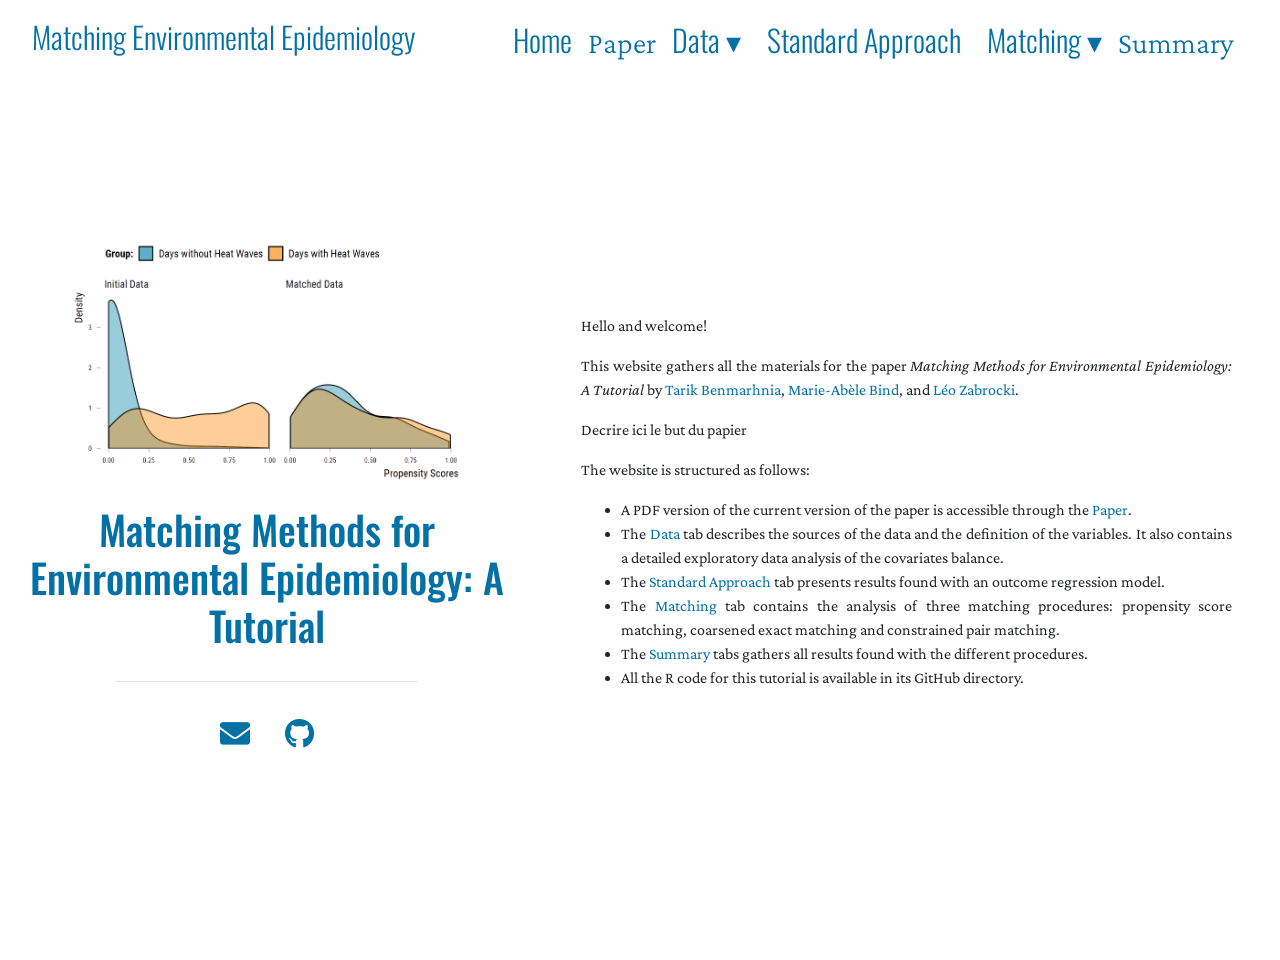
==== commit 49bf9a04: "deploy website" ====
--- a/website_documents/index.html
+++ b/website_documents/index.html
@@ -1088,9 +1088,19 @@
               color: #0471a6;
             }
             </style>
-            <div id="tutorials-structure" class="section level1" align="justify">
-            <h1>Tutorial’s Structure</h1>
-            <p>The air pollution and health effects of cruise vessel traffic is a growing concern in the Mediterranean area. We propose a novel methodology based on high-frequency observational data to estimate the causal effects of maritime traffic on pollution. We apply this method to cruise traffic in Marseille, a large Mediterranean port city. Using a new pair-matching algorithm designed for time series data, we create hypothetical randomized experiments and estimate the change in air pollution caused by a short-term increase in cruise traffic. We carry out a randomization-based approach to quantify uncertainty and compute 95% Fisherian intervals (FI) consistent with the matched data.</p>
+            <div align="justify">
+            <p>Hello and welcome!</p>
+            <p>This website gathers all the materials for the paper <em>Matching Methods for Environmental Epidemiology: A Tutorial</em> by <a href="https://profiles.ucsd.edu/tarik.benmarhnia">Tarik Benmarhnia</a>, <a href="https://biostatistics.massgeneral.org/faculty/marie-abele-bind-phd/">Marie-Abèle Bind</a>, and <a href="https://lzabrocki.github.io/">Léo Zabrocki</a>.</p>
+            <p>Decrire ici le but du papier</p>
+            <p>The website is structured as follows:</p>
+            <ul>
+            <li>A PDF version of the current version of the paper is accessible through the <span style="color:#0471a6">Paper</span>.</li>
+            <li>The <span style="color:#0471a6">Data</span> tab describes the sources of the data and the definition of the variables. It also contains a detailed exploratory data analysis of the covariates balance.</li>
+            <li>The <span style="color:#0471a6">Standard Approach</span> tab presents results found with an outcome regression model.</li>
+            <li>The <span style="color:#0471a6">Matching</span> tab contains the analysis of three matching procedures: propensity score matching, coarsened exact matching and constrained pair matching.</li>
+            <li>The <span style="color:#0471a6">Summary</span> tabs gathers all results found with the different procedures.</li>
+            <li>All the R code for this tutorial is available in its GitHub directory.</li>
+            </ul>
             </div>
           </div>
         </div>
@@ -1143,9 +1153,19 @@
                 color: #0471a6;
               }
               </style>
-              <div id="tutorials-structure" class="section level1" align="justify">
-              <h1>Tutorial’s Structure</h1>
-              <p>The air pollution and health effects of cruise vessel traffic is a growing concern in the Mediterranean area. We propose a novel methodology based on high-frequency observational data to estimate the causal effects of maritime traffic on pollution. We apply this method to cruise traffic in Marseille, a large Mediterranean port city. Using a new pair-matching algorithm designed for time series data, we create hypothetical randomized experiments and estimate the change in air pollution caused by a short-term increase in cruise traffic. We carry out a randomization-based approach to quantify uncertainty and compute 95% Fisherian intervals (FI) consistent with the matched data.</p>
+              <div align="justify">
+              <p>Hello and welcome!</p>
+              <p>This website gathers all the materials for the paper <em>Matching Methods for Environmental Epidemiology: A Tutorial</em> by <a href="https://profiles.ucsd.edu/tarik.benmarhnia">Tarik Benmarhnia</a>, <a href="https://biostatistics.massgeneral.org/faculty/marie-abele-bind-phd/">Marie-Abèle Bind</a>, and <a href="https://lzabrocki.github.io/">Léo Zabrocki</a>.</p>
+              <p>Decrire ici le but du papier</p>
+              <p>The website is structured as follows:</p>
+              <ul>
+              <li>A PDF version of the current version of the paper is accessible through the <span style="color:#0471a6">Paper</span>.</li>
+              <li>The <span style="color:#0471a6">Data</span> tab describes the sources of the data and the definition of the variables. It also contains a detailed exploratory data analysis of the covariates balance.</li>
+              <li>The <span style="color:#0471a6">Standard Approach</span> tab presents results found with an outcome regression model.</li>
+              <li>The <span style="color:#0471a6">Matching</span> tab contains the analysis of three matching procedures: propensity score matching, coarsened exact matching and constrained pair matching.</li>
+              <li>The <span style="color:#0471a6">Summary</span> tabs gathers all results found with the different procedures.</li>
+              <li>All the R code for this tutorial is available in its GitHub directory.</li>
+              </ul>
               </div>
             </div>
         </div>
